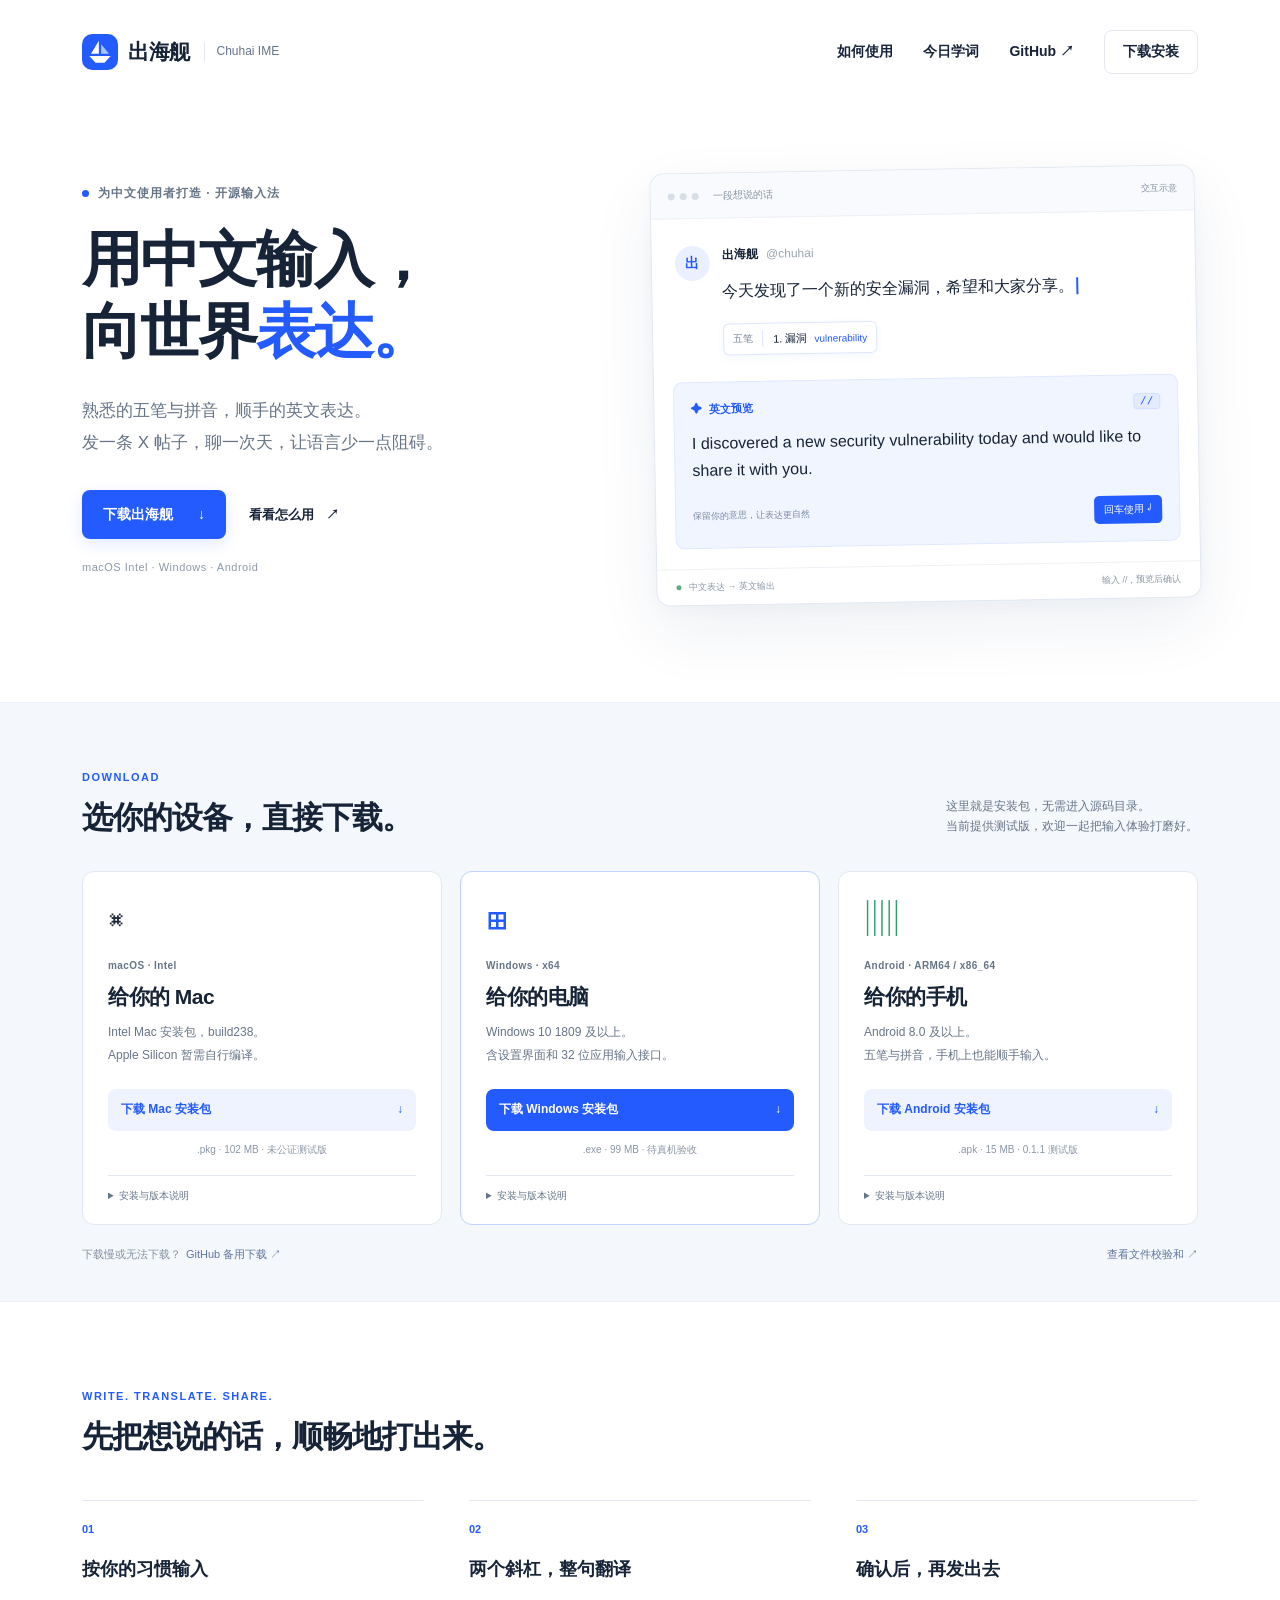
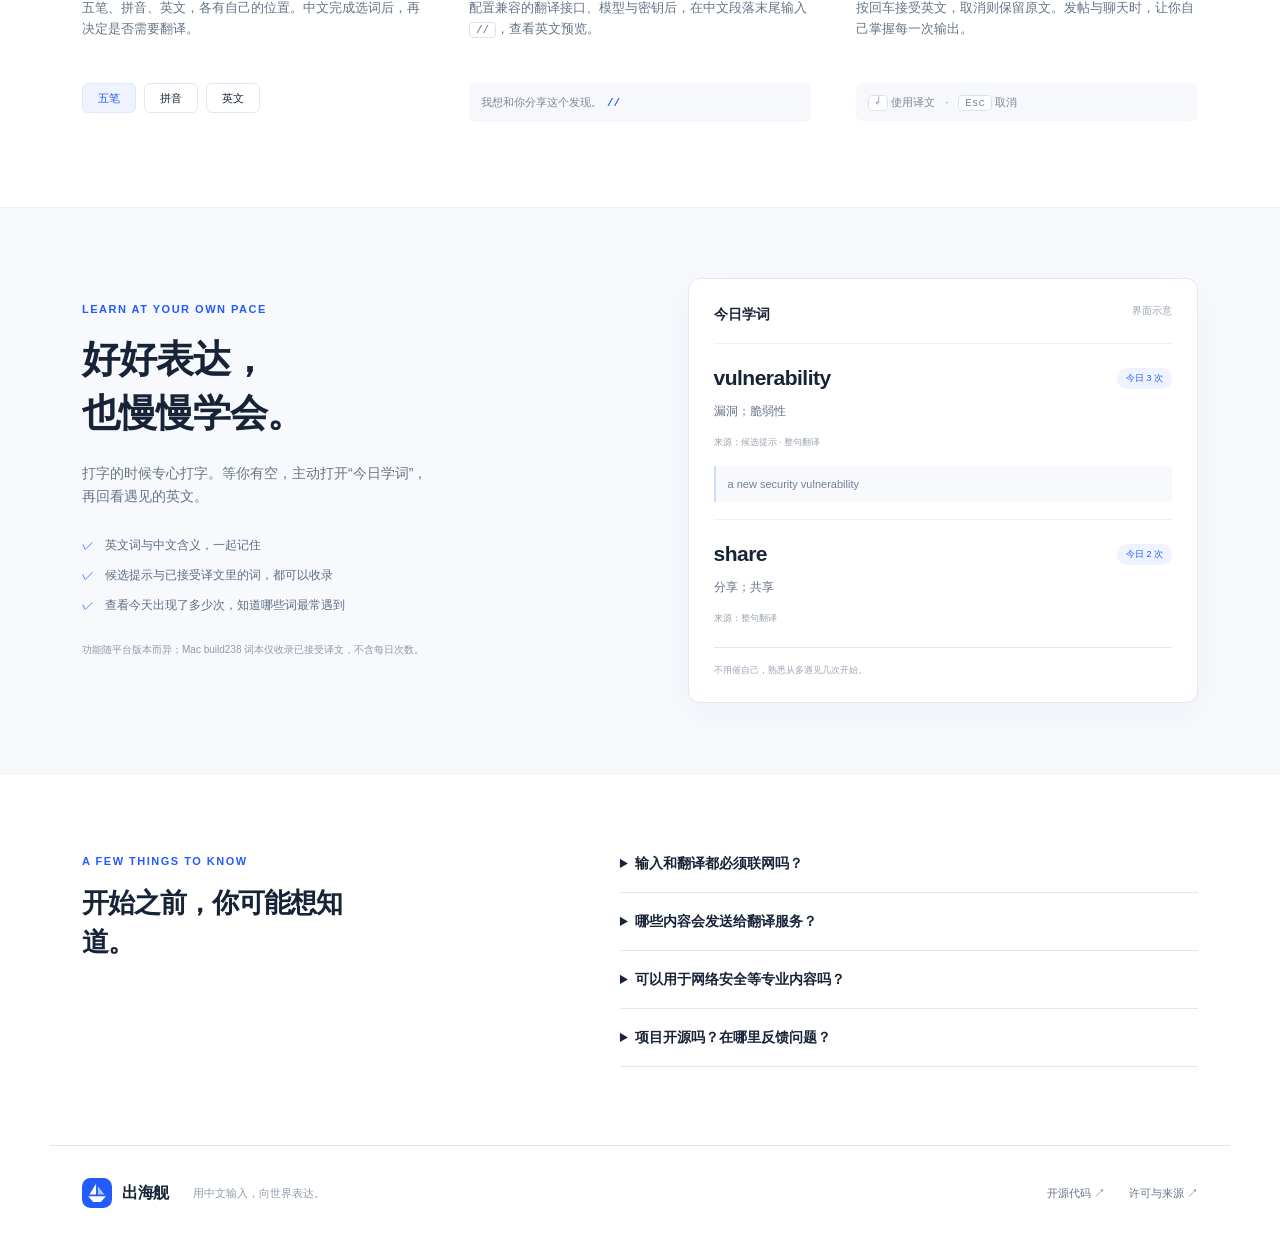
==== website/index.html @ 24c65251 "feat(website): 增加出海舰官网与三平台下载入口" ====
<!doctype html>
<html lang="zh-CN">
<head>
<meta charset="utf-8"><meta name="viewport" content="width=device-width,initial-scale=1">
<title>出海舰 — 用中文输入，向世界表达</title>
<meta name="description" content="出海舰开源输入法，支持五笔、拼音和英文输入，整句中译英与今日学词。直接下载 Mac、Windows、Android 安装包。">
<meta name="theme-color" content="#245bff"><link rel="icon" href="assets/logo.svg" type="image/svg+xml"><link rel="stylesheet" href="assets/site.css">
</head>
<body>
<header class="nav wrap"><a class="brand" href="#"><img src="assets/logo.svg" alt="" width="36" height="36">出海舰<span>Chuhai IME</span></a><nav aria-label="主导航"><a href="#how">如何使用</a><a href="#learn">今日学词</a><a href="https://github.com/yardfribley-bit/chuhai-ime">GitHub ↗</a><a class="nav-download" href="#download">下载安装</a></nav></header>
<main>
<section class="hero wrap">
<div class="hero-copy"><p class="eyebrow"><span></span>为中文使用者打造 · 开源输入法</p><h1>用中文输入，<br>向世界<span class="blue">表达。</span></h1><p class="intro">熟悉的五笔与拼音，顺手的英文表达。<br>发一条 X 帖子，聊一次天，让语言少一点阻碍。</p><a class="button primary" href="#download">下载出海舰 <span aria-hidden="true">↓</span></a><a class="text-link" href="#how">看看怎么用 <span aria-hidden="true">↗</span></a><p class="platforms">macOS Intel · Windows · Android</p></div>
<div class="demo" aria-label="整句翻译交互示意"><div class="window-bar"><div class="dots"><i></i><i></i><i></i></div><span>一段想说的话</span><span class="demo-badge">交互示意</span></div><div class="editor"><div class="avatar">出</div><div class="editor-body"><div class="editor-name">出海舰 <span>@chuhai</span></div><p id="demo-text">今天发现了一个新的安全漏洞，希望和大家分享。<span class="cursor"></span></p><div class="candidate"><span class="mode">五笔</span><span>1. 漏洞 <small>vulnerability</small></span></div></div></div><div class="translation"><div class="translation-label"><span class="spark">✦</span> 英文预览 <kbd>//</kbd></div><p>I discovered a new security vulnerability today and would like to share it with you.</p><div class="translation-footer"><span>保留你的意思，让表达更自然</span><button type="button" id="demo-accept">回车使用 ↵</button></div></div><div class="demo-bottom"><span><i></i> 中文表达 → 英文输出</span><button id="demo-reset" type="button" hidden>重新演示 ↺</button><span id="demo-status" aria-live="polite">输入 //，预览后确认</span></div></div>
</section>
<section class="download-section" id="download"><div class="wrap"><div class="section-heading"><div><p class="eyebrow">DOWNLOAD</p><h2>选你的设备，直接下载。</h2></div><p>这里就是安装包，无需进入源码目录。<br>当前提供测试版，欢迎一起把输入体验打磨好。</p></div><div class="download-grid">
<article class="download-card"><div class="os-icon" aria-hidden="true">⌘</div><div class="version">macOS · Intel</div><h3>给你的 Mac</h3><p>Intel Mac 安装包，build238。<br>Apple Silicon 暂需自行编译。</p><a class="button download-button" href="/downloads/chuhai-ime-0.1.5-build238-macos-x86_64.pkg" download>下载 Mac 安装包 <span>↓</span></a><div class="file-meta">.pkg · 102 MB · 未公证测试版</div><details><summary>安装与版本说明</summary><p>安装后前往“系统设置 → 键盘 → 文本输入 → 编辑”，添加出海舰；未出现时注销并重新登录。此包早于当前源码，不含后续三模式循环和每日次数统计改动。</p></details></article>
<article class="download-card recommended"><div class="os-icon windows" aria-hidden="true">⊞</div><div class="version">Windows · x64</div><h3>给你的电脑</h3><p>Windows 10 1809 及以上。<br>含设置界面和 32 位应用输入接口。</p><a class="button download-button" href="/downloads/chuhai-0.1.5-dev-597b2da-windows-x86_64-setup.exe" download>下载 Windows 安装包 <span>↓</span></a><div class="file-meta">.exe · 99 MB · 待真机验收</div><details><summary>安装与版本说明</summary><p>在 Windows 上双击 .exe 安装，完成后选择出海舰输入法，必要时注销并重新登录。已通过编译与自动测试，尚待真机验收。测试包尚无商业代码签名。</p></details></article>
<article class="download-card"><div class="os-icon android" aria-hidden="true">▥</div><div class="version">Android · ARM64 / x86_64</div><h3>给你的手机</h3><p>Android 8.0 及以上。<br>五笔与拼音，手机上也能顺手输入。</p><a class="button download-button" href="/downloads/chuhai-ime-0.1.1-test-android.apk" download>下载 Android 安装包 <span>↓</span></a><div class="file-meta">.apk · 15 MB · 0.1.1 测试版</div><details><summary>安装与版本说明</summary><p>安装 APK 后，到系统键盘管理中启用“出海舰”，再切换输入法。使用测试签名，已由用户验证基本输入可用；翻译功能按需自行配置。</p></details></article>
</div><div class="download-note"><span>下载慢或无法下载？<a href="https://github.com/yardfribley-bit/chuhai-ime/releases">GitHub 备用下载 ↗</a></span><a href="/downloads/SHA256SUMS">查看文件校验和 ↗</a></div></div></section>
<section class="how wrap" id="how"><div class="section-heading"><div><p class="eyebrow">WRITE. TRANSLATE. SHARE.</p><h2>先把想说的话，顺畅地打出来。</h2></div></div><div class="steps"><article><div class="step-number">01</div><h3>按你的习惯输入</h3><p>五笔、拼音、英文，各有自己的位置。中文完成选词后，再决定是否需要翻译。</p><div class="mode-chips"><span>五笔</span><span>拼音</span><span>英文</span></div></article><article><div class="step-number">02</div><h3>两个斜杠，整句翻译</h3><p>配置兼容的翻译接口、模型与密钥后，在中文段落末尾输入 <kbd>//</kbd>，查看英文预览。</p><div class="step-example">我想和你分享这个发现。<strong>//</strong></div></article><article><div class="step-number">03</div><h3>确认后，再发出去</h3><p>按回车接受英文，取消则保留原文。发帖与聊天时，让你自己掌握每一次输出。</p><div class="step-example"><kbd>↵</kbd> 使用译文 <span>·</span> <kbd>Esc</kbd> 取消</div></article></div></section>
<section class="learn-section" id="learn"><div class="wrap learn"><div class="learn-copy"><p class="eyebrow">LEARN AT YOUR OWN PACE</p><h2>好好表达，<br>也慢慢学会。</h2><p>打字的时候专心打字。等你有空，主动打开“今日学词”，再回看遇见的英文。</p><ul><li>英文词与中文含义，一起记住</li><li>候选提示与已接受译文里的词，都可以收录</li><li>查看今天出现了多少次，知道哪些词最常遇到</li></ul><p class="subtle">功能随平台版本而异；Mac build238 词本仅收录已接受译文，不含每日次数。</p></div><div class="wordbook"><div class="wordbook-head"><span>今日学词</span><span class="example-label">界面示意</span></div><article><div><h3>vulnerability</h3><span class="count">今日 3 次</span></div><p>漏洞；脆弱性</p><small>来源：候选提示 · 整句翻译</small><blockquote>a new security vulnerability</blockquote></article><article><div><h3>share</h3><span class="count">今日 2 次</span></div><p>分享；共享</p><small>来源：整句翻译</small></article><div class="wordbook-foot">不用催自己，熟悉从多遇见几次开始。</div></div></div></section>
<section class="faq wrap"><div><p class="eyebrow">A FEW THINGS TO KNOW</p><h2>开始之前，你可能想知道。</h2></div><div class="questions"><details><summary>输入和翻译都必须联网吗？</summary><p>基础中文输入使用本地词库。整句翻译需要联网，并配置兼容的接口、模型和个人 API 密钥，费用由你选择的服务商收取。安装包不包含他人的密钥。</p></details><details><summary>哪些内容会发送给翻译服务？</summary><p>主动触发整句翻译时，待译中文段落会发送到你配置的服务；启用云联想后，组句上下文也会发送。密码和私密输入框不触发云请求。今日词本保存在本机。</p></details><details><summary>可以用于网络安全等专业内容吗？</summary><p>可以使用整句翻译辅助表达；专业术语准确度取决于所配置的模型和上下文。请在发送前检查英文预览，尤其是技术名称与事实。</p></details><details><summary>项目开源吗？在哪里反馈问题？</summary><p>出海舰基于 Qingjian 修改，遵循 GPL-3.0-or-later，保留原作者和数据来源声明。<a href="https://github.com/yardfribley-bit/chuhai-ime">查看源码</a>，或在 <a href="https://github.com/yardfribley-bit/chuhai-ime/issues">GitHub Issues</a> 描述系统版本、应用和复现步骤。</p></details></div></section>
</main>
<footer class="wrap"><a class="brand" href="#"><img src="assets/logo.svg" alt="" width="30" height="30">出海舰</a><p>用中文输入，向世界表达。</p><a href="https://github.com/yardfribley-bit/chuhai-ime">开源代码 ↗</a><a href="https://github.com/yardfribley-bit/chuhai-ime/blob/main/NOTICE.md">许可与来源 ↗</a></footer>
<script src="assets/site.js" defer></script>
</body></html>
---- website/assets/site.css ----
:root{--blue:#245bff;--ink:#172337;--muted:#667487;--line:#e3e8f0;--paper:#f4f7fc}*{box-sizing:border-box}html{scroll-behavior:smooth;scroll-padding-top:32px}body{margin:0;background:#fff;color:var(--ink);font-family:-apple-system,BlinkMacSystemFont,"Segoe UI","PingFang SC","Microsoft YaHei",sans-serif;line-height:1.65}a{color:inherit;text-decoration:none}button,a{-webkit-tap-highlight-color:transparent}a:focus-visible,button:focus-visible,summary:focus-visible{outline:3px solid #84a8ff;outline-offset:5px}button{font:inherit;cursor:pointer}.wrap{max-width:1180px;margin:auto;padding-left:32px;padding-right:32px}.nav{height:104px;display:flex;align-items:center;justify-content:space-between}.brand{display:flex;align-items:center;gap:10px;font-size:21px;font-weight:750;letter-spacing:-.5px}.brand span{font-size:12px;letter-spacing:0;font-weight:500;color:var(--muted);border-left:1px solid var(--line);padding-left:12px;margin-left:4px}.nav nav{display:flex;align-items:center;gap:30px;font-size:14px;font-weight:600}.nav nav a:hover{color:var(--blue)}.nav-download{padding:9px 18px;border:1px solid var(--line);border-radius:8px}.hero{display:grid;grid-template-columns:1fr 1.03fr;align-items:center;gap:42px;padding-top:65px;padding-bottom:100px}.eyebrow{font-size:11px;letter-spacing:1.5px;font-weight:700;color:var(--muted);margin:0 0 20px}.hero .eyebrow{font-size:12px;letter-spacing:1px;display:flex;align-items:center;gap:9px}.eyebrow>span{height:7px;width:7px;border-radius:50%;background:var(--blue)}h1{font-size:clamp(42px,4.65vw,62px);line-height:1.22;letter-spacing:-2px;margin:0 0 26px;font-weight:800}.blue{color:var(--blue)}.intro{font-size:17px;color:var(--muted);line-height:1.9;margin-bottom:30px}.button{display:inline-flex;justify-content:space-between;align-items:center;gap:25px;font-size:14px;font-weight:650;border-radius:8px;padding:13px 21px;transition:transform .15s,background .15s}.button:hover{transform:translateY(-2px)}.primary{background:var(--blue);color:#fff;box-shadow:0 5px 15px #245bff20}.primary:hover{background:#1647d9}.text-link{font-size:13px;font-weight:600;margin-left:23px}.text-link span{margin-left:8px}.platforms{font-size:11px;letter-spacing:.5px;color:#8d98a8;margin-top:19px}.demo{border:1px solid #e2e8f1;border-radius:14px;background:white;box-shadow:0 25px 65px #1c3b6e13,0 5px 15px #1c3b6e07;transform:rotate(-1deg);overflow:hidden}.window-bar{height:45px;background:#f8fafd;border-bottom:1px solid #edf0f6;display:flex;align-items:center;gap:14px;padding:0 17px;color:#8892a3;font-size:10px}.dots{display:flex;gap:5px}.dots i{width:7px;height:7px;border-radius:50%;background:#d7dee8}.demo-badge{margin-left:auto;font-size:9px}.editor{padding:27px 23px 26px;display:flex;gap:12px}.avatar{flex-shrink:0;width:35px;height:35px;border-radius:50%;background:#eaf0ff;color:var(--blue);font-weight:700;display:grid;place-items:center;font-size:14px}.editor-name{font-size:12px;font-weight:700}.editor-name span{font-weight:400;color:#9aa4b1;margin-left:5px}.editor-body>p{font-size:16px;line-height:1.8;margin:12px 0 17px}.cursor{display:inline-block;height:17px;width:2px;background:var(--blue);vertical-align:middle;margin-left:2px}.candidate{display:inline-flex;align-items:center;gap:10px;font-size:11px;padding:6px 9px;border:1px solid #dce6fc;box-shadow:0 3px 10px #245bff0b;border-radius:6px}.mode{color:#7b8798;font-size:10px;border-right:1px solid #dce6fc;padding-right:9px}.candidate small{margin-left:4px;color:var(--blue);font-size:10px}.translation{margin:0 19px 20px;padding:17px;background:#f1f5ff;border:1px solid #e0e9ff;border-radius:9px}.translation-label{color:var(--blue);font-size:11px;font-weight:700;display:flex;gap:7px;align-items:center}.translation-label kbd{margin-left:auto;background:#e3ebff;border-color:#d2dfff;color:var(--blue)}.translation>p{font-size:16px;line-height:1.7;margin:12px 0 18px}.translation-footer{display:flex;align-items:center;justify-content:space-between;gap:7px;font-size:9px;color:#7a8aa5}.translation-footer button{background:var(--blue);border:0;border-radius:5px;padding:6px 10px;color:white;font-size:10px;white-space:nowrap}.demo-bottom{padding:10px 19px;border-top:1px solid #eef1f6;display:flex;align-items:center;justify-content:space-between;gap:10px;font-size:9px;color:#8b96a7}.demo-bottom i{display:inline-block;width:5px;height:5px;background:#5eab81;border-radius:50%;margin-right:5px}.demo-bottom button{border:0;background:none;color:var(--blue);font-size:10px}.download-section{background:var(--paper);padding:65px 0 38px;border-top:1px solid #edf1f7;border-bottom:1px solid #edf1f7}.section-heading{display:flex;justify-content:space-between;align-items:flex-end;gap:30px;margin-bottom:30px}.section-heading .eyebrow{margin-bottom:10px;color:var(--blue)}h2{font-size:31px;letter-spacing:-1px;line-height:1.45;margin:0;font-weight:750}.section-heading>p{color:var(--muted);font-size:12px;margin:0 0 4px}.download-grid{display:grid;grid-template-columns:repeat(3,1fr);gap:18px}.download-card{background:#fff;border:1px solid var(--line);border-radius:12px;padding:25px 25px 19px}.recommended{border-color:#c2d1ff}.os-icon{width:43px;height:43px;font-size:29px;color:#1f293d;line-height:43px;margin-bottom:18px}.os-icon.windows{color:var(--blue);font-size:40px}.os-icon.android{color:#319c70;font-size:36px}.version{font-size:10px;font-weight:600;letter-spacing:.4px;color:var(--muted);margin-bottom:7px}.download-card h3{font-size:21px;line-height:1.4;margin:0 0 10px;letter-spacing:-.5px}.download-card>p{font-size:12px;color:var(--muted);line-height:1.9;min-height:46px;margin:0 0 22px}.download-button{width:100%;background:#eef3ff;color:var(--blue);font-size:12px;padding:11px 13px;gap:8px}.download-button:hover{background:#e2ebff}.recommended .download-button{background:var(--blue);color:white}.file-meta{font-size:10px;text-align:center;color:#8b96a5;margin:11px 0 17px}.download-card details{border-top:1px solid var(--line);padding-top:12px}.download-card summary{font-size:10px;color:var(--muted)}summary{cursor:pointer}.download-card details p{font-size:11px;color:var(--muted);line-height:1.8}.download-note{display:flex;justify-content:space-between;gap:20px;color:#8491a3;font-size:11px;margin-top:20px}.download-note a{color:#5e759d;margin-left:5px}.how{padding-top:85px;padding-bottom:85px}.steps{display:grid;grid-template-columns:repeat(3,1fr);gap:45px;margin-top:40px}.step-number{font-size:11px;color:var(--blue);font-weight:700;border-top:1px solid var(--line);padding-top:19px;margin-bottom:17px}.steps h3{font-size:18px;margin:0 0 12px}.steps p{font-size:13px;color:var(--muted);min-height:66px;margin:0 0 20px}.mode-chips{display:flex;gap:8px}.mode-chips span{font-size:11px;padding:5px 15px;border:1px solid var(--line);border-radius:6px}.mode-chips span:first-child{background:#eef3ff;border-color:#e0e8ff;color:var(--blue)}kbd{border:1px solid #dce2ec;border-radius:4px;background:#fff;padding:1px 6px;font:11px ui-monospace,monospace}.step-example{font-size:11px;color:#7c889a;border-radius:6px;padding:10px 12px;background:#f6f8fc}.step-example strong{color:var(--blue);font-family:monospace;margin-left:5px}.step-example span{margin:0 7px}.learn-section{background:#f7f9fd;border-top:1px solid #edf1f7;border-bottom:1px solid #edf1f7;padding:70px 0}.learn{display:grid;grid-template-columns:1fr 1fr;align-items:center;gap:95px}.learn-copy .eyebrow{color:var(--blue);margin-bottom:15px}.learn h2{font-size:38px;line-height:1.4}.learn-copy>p:not(.eyebrow){font-size:14px;color:var(--muted);margin:22px 0;max-width:355px}.learn-copy ul{list-style:none;padding:0;font-size:12px;color:#5e6d83;line-height:2.5}.learn-copy li:before{content:'✓';color:var(--blue);margin-right:11px}.learn-copy>p.subtle{font-size:10px;color:#919aaa}.wordbook{background:#fff;padding:24px 25px;border-radius:12px;box-shadow:0 10px 40px #233c650a;border:1px solid var(--line)}.wordbook-head{display:flex;justify-content:space-between;font-size:14px;font-weight:700;padding-bottom:17px}.example-label{font-size:10px;font-weight:400;color:#9aa3af}.wordbook article{border-top:1px solid #edf0f6;padding:17px 0}.wordbook article>div{display:flex;align-items:center;justify-content:space-between;gap:10px}.wordbook h3{font-size:21px;letter-spacing:-.5px;margin:0}.count{font-size:9px;color:var(--blue);background:#eef3ff;border-radius:20px;padding:3px 9px;white-space:nowrap}.wordbook p{font-size:12px;color:#637189;margin:6px 0}.wordbook small{font-size:9px;color:#9aa3b0}.wordbook blockquote{font-size:11px;color:#70809a;background:#f7f9fd;margin:12px 0 0;border-left:2px solid #cfdbf8;padding:9px 12px}.wordbook-foot{font-size:9px;color:#9aa4b3;border-top:1px solid var(--line);padding-top:15px}.faq{padding-top:78px;padding-bottom:78px;display:grid;grid-template-columns:.9fr 1.1fr;gap:65px}.faq .eyebrow{color:var(--blue);margin-bottom:14px}.faq h2{font-size:27px;max-width:270px}.questions details{border-bottom:1px solid var(--line);padding:17px 0}.questions details:first-child{padding-top:0}.questions summary{font-size:14px;font-weight:600}.questions p{font-size:12px;color:var(--muted);line-height:1.9}.questions a{color:var(--blue);text-decoration:underline}footer.wrap{border-top:1px solid var(--line);padding-top:27px;padding-bottom:27px;display:flex;align-items:center;gap:24px}footer .brand{font-size:16px}footer p{font-size:11px;color:#919bac;margin-right:auto}footer>a:not(.brand){font-size:11px;color:var(--muted)}[hidden]{display:none!important}@media(max-width:900px){.wrap{padding-left:24px;padding-right:24px}.brand span{display:none}.hero{gap:25px;padding-top:40px;padding-bottom:70px}h1{font-size:43px}.intro{font-size:14px}.demo{transform:none}.editor{padding:20px 15px}.editor-body>p,.translation>p{font-size:14px}.candidate{font-size:9px}.candidate small{font-size:8px}.translation-footer span{display:none}.download-card{padding:20px 17px}.download-button{font-size:11px}.steps{gap:25px}.learn{gap:45px}.faq{gap:35px}.nav nav{gap:19px}}@media(max-width:650px){.nav{height:77px}.nav nav>a:not(.nav-download){display:none}.brand{font-size:19px}.hero{grid-template-columns:1fr;padding-top:35px;padding-bottom:55px;gap:40px}.hero-copy{max-width:470px}h1{font-size:48px}.intro{font-size:15px}.hero .eyebrow{font-size:10px}.demo{max-width:500px;width:100%;margin:0 auto}.editor-body>p,.translation>p{font-size:15px}.candidate{font-size:11px}.candidate small{font-size:10px}.translation-footer span{display:block}.download-section{padding:45px 0 30px}.section-heading{display:block;margin-bottom:25px}h2{font-size:27px}.section-heading>p{margin-top:15px}.download-grid{grid-template-columns:1fr;gap:14px}.download-card{padding:23px}.os-icon{float:right;margin-bottom:0}.download-card>p{min-height:0;margin-bottom:17px}.download-button{font-size:14px}.file-meta{font-size:11px}.download-card summary{font-size:12px}.download-card details p{font-size:12px}.download-note{display:block;font-size:11px;line-height:2}.download-note>a{display:block;margin-left:0}.how{padding-top:50px;padding-bottom:50px}.steps{grid-template-columns:1fr;gap:15px;margin-top:30px}.steps p{min-height:0;margin-bottom:15px}.step-number{margin-bottom:10px}.steps article{padding-bottom:12px}.learn-section{padding:45px 0}.learn{grid-template-columns:1fr;gap:25px}.learn h2{font-size:33px}.learn-copy>p:not(.eyebrow){max-width:none}.wordbook{padding:21px}.faq{padding-top:48px;padding-bottom:48px;grid-template-columns:1fr;gap:25px}.faq h2{max-width:none}footer.wrap{flex-wrap:wrap;gap:15px}footer p{width:calc(100% - 125px);margin:0}footer>a:not(.brand){font-size:11px}.nav-download{font-size:12px;padding:7px 13px}}@media(prefers-reduced-motion:reduce){html{scroll-behavior:auto}.button{transition:none}.button:hover{transform:none}}
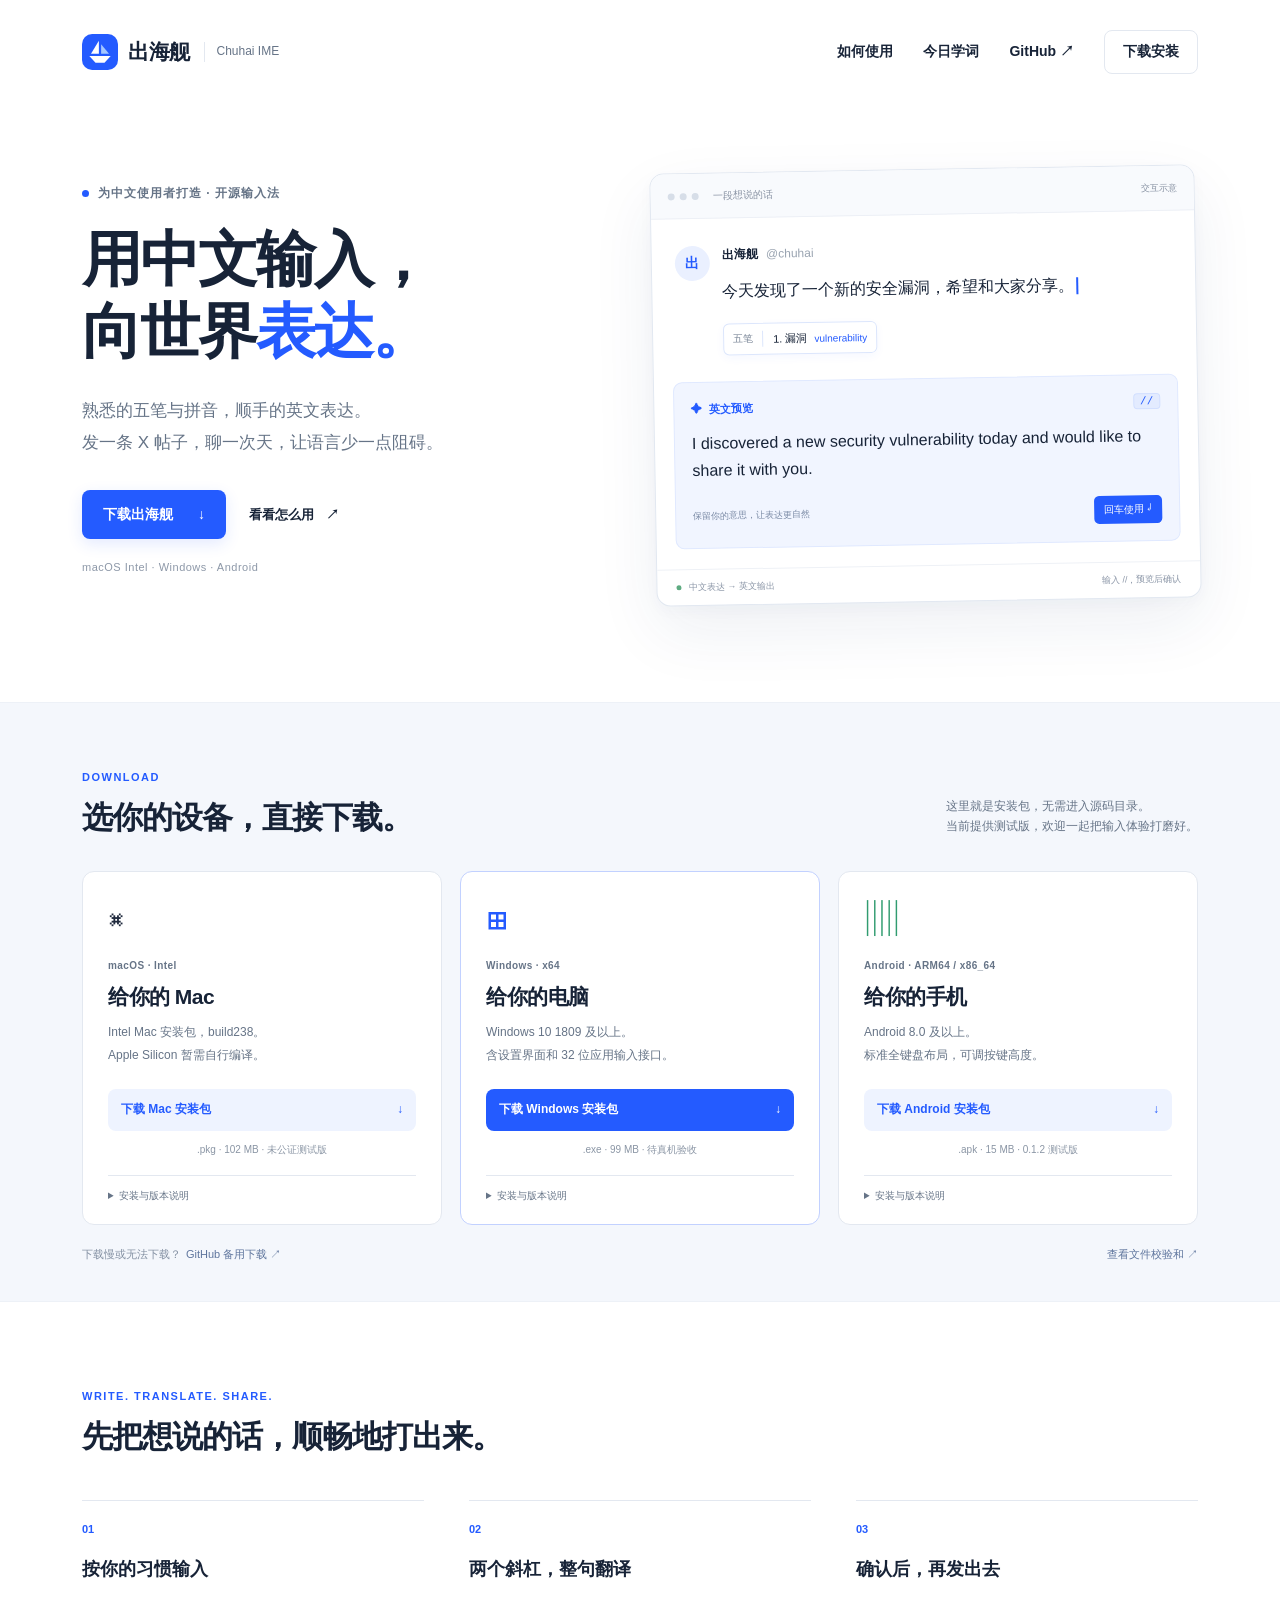
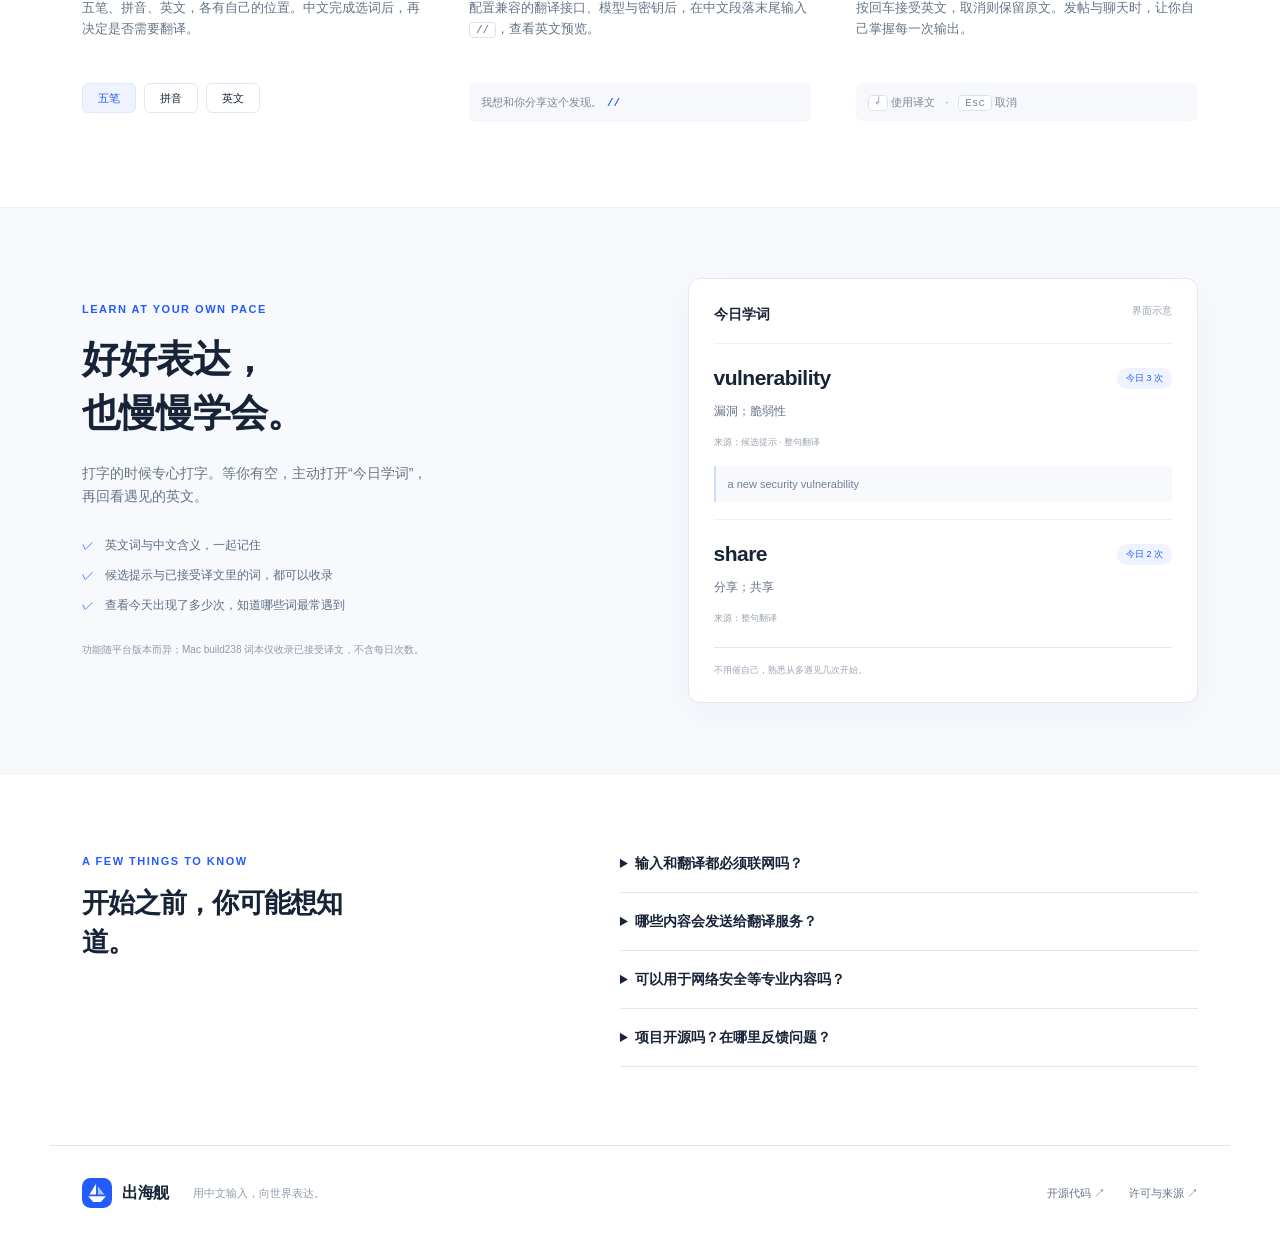
==== commit 236f1475: "fix(android): 调整标准键位与触摸区域并发布新版键盘" ====
--- a/website/index.html
+++ b/website/index.html
@@ -16,7 +16,7 @@
 <section class="download-section" id="download"><div class="wrap"><div class="section-heading"><div><p class="eyebrow">DOWNLOAD</p><h2>选你的设备，直接下载。</h2></div><p>这里就是安装包，无需进入源码目录。<br>当前提供测试版，欢迎一起把输入体验打磨好。</p></div><div class="download-grid">
 <article class="download-card"><div class="os-icon" aria-hidden="true">⌘</div><div class="version">macOS · Intel</div><h3>给你的 Mac</h3><p>Intel Mac 安装包，build238。<br>Apple Silicon 暂需自行编译。</p><a class="button download-button" href="/downloads/chuhai-ime-0.1.5-build238-macos-x86_64.pkg" download>下载 Mac 安装包 <span>↓</span></a><div class="file-meta">.pkg · 102 MB · 未公证测试版</div><details><summary>安装与版本说明</summary><p>安装后前往“系统设置 → 键盘 → 文本输入 → 编辑”，添加出海舰；未出现时注销并重新登录。此包早于当前源码，不含后续三模式循环和每日次数统计改动。</p></details></article>
 <article class="download-card recommended"><div class="os-icon windows" aria-hidden="true">⊞</div><div class="version">Windows · x64</div><h3>给你的电脑</h3><p>Windows 10 1809 及以上。<br>含设置界面和 32 位应用输入接口。</p><a class="button download-button" href="/downloads/chuhai-0.1.5-dev-597b2da-windows-x86_64-setup.exe" download>下载 Windows 安装包 <span>↓</span></a><div class="file-meta">.exe · 99 MB · 待真机验收</div><details><summary>安装与版本说明</summary><p>在 Windows 上双击 .exe 安装，完成后选择出海舰输入法，必要时注销并重新登录。已通过编译与自动测试，尚待真机验收。测试包尚无商业代码签名。</p></details></article>
-<article class="download-card"><div class="os-icon android" aria-hidden="true">▥</div><div class="version">Android · ARM64 / x86_64</div><h3>给你的手机</h3><p>Android 8.0 及以上。<br>五笔与拼音，手机上也能顺手输入。</p><a class="button download-button" href="/downloads/chuhai-ime-0.1.1-test-android.apk" download>下载 Android 安装包 <span>↓</span></a><div class="file-meta">.apk · 15 MB · 0.1.1 测试版</div><details><summary>安装与版本说明</summary><p>安装 APK 后，到系统键盘管理中启用“出海舰”，再切换输入法。使用测试签名，已由用户验证基本输入可用；翻译功能按需自行配置。</p></details></article>
+<article class="download-card"><div class="os-icon android" aria-hidden="true">▥</div><div class="version">Android · ARM64 / x86_64</div><h3>给你的手机</h3><p>Android 8.0 及以上。<br>标准全键盘布局，可调按键高度。</p><a class="button download-button" href="/downloads/chuhai-ime-0.1.2-test-android.apk" download>下载 Android 安装包 <span>↓</span></a><div class="file-meta">.apk · 15 MB · 0.1.2 测试版</div><details><summary>安装与版本说明</summary><p>安装 APK 后，到系统键盘管理中启用“出海舰”，再切换输入法。新版调整键位与触摸区域，支持字母放大预览、长按退格和按键高度设置。可覆盖旧版安装，实际手感待手机验证；翻译按需自行配置。</p></details></article>
 </div><div class="download-note"><span>下载慢或无法下载？<a href="https://github.com/yardfribley-bit/chuhai-ime/releases">GitHub 备用下载 ↗</a></span><a href="/downloads/SHA256SUMS">查看文件校验和 ↗</a></div></div></section>
 <section class="how wrap" id="how"><div class="section-heading"><div><p class="eyebrow">WRITE. TRANSLATE. SHARE.</p><h2>先把想说的话，顺畅地打出来。</h2></div></div><div class="steps"><article><div class="step-number">01</div><h3>按你的习惯输入</h3><p>五笔、拼音、英文，各有自己的位置。中文完成选词后，再决定是否需要翻译。</p><div class="mode-chips"><span>五笔</span><span>拼音</span><span>英文</span></div></article><article><div class="step-number">02</div><h3>两个斜杠，整句翻译</h3><p>配置兼容的翻译接口、模型与密钥后，在中文段落末尾输入 <kbd>//</kbd>，查看英文预览。</p><div class="step-example">我想和你分享这个发现。<strong>//</strong></div></article><article><div class="step-number">03</div><h3>确认后，再发出去</h3><p>按回车接受英文，取消则保留原文。发帖与聊天时，让你自己掌握每一次输出。</p><div class="step-example"><kbd>↵</kbd> 使用译文 <span>·</span> <kbd>Esc</kbd> 取消</div></article></div></section>
 <section class="learn-section" id="learn"><div class="wrap learn"><div class="learn-copy"><p class="eyebrow">LEARN AT YOUR OWN PACE</p><h2>好好表达，<br>也慢慢学会。</h2><p>打字的时候专心打字。等你有空，主动打开“今日学词”，再回看遇见的英文。</p><ul><li>英文词与中文含义，一起记住</li><li>候选提示与已接受译文里的词，都可以收录</li><li>查看今天出现了多少次，知道哪些词最常遇到</li></ul><p class="subtle">功能随平台版本而异；Mac build238 词本仅收录已接受译文，不含每日次数。</p></div><div class="wordbook"><div class="wordbook-head"><span>今日学词</span><span class="example-label">界面示意</span></div><article><div><h3>vulnerability</h3><span class="count">今日 3 次</span></div><p>漏洞；脆弱性</p><small>来源：候选提示 · 整句翻译</small><blockquote>a new security vulnerability</blockquote></article><article><div><h3>share</h3><span class="count">今日 2 次</span></div><p>分享；共享</p><small>来源：整句翻译</small></article><div class="wordbook-foot">不用催自己，熟悉从多遇见几次开始。</div></div></div></section>
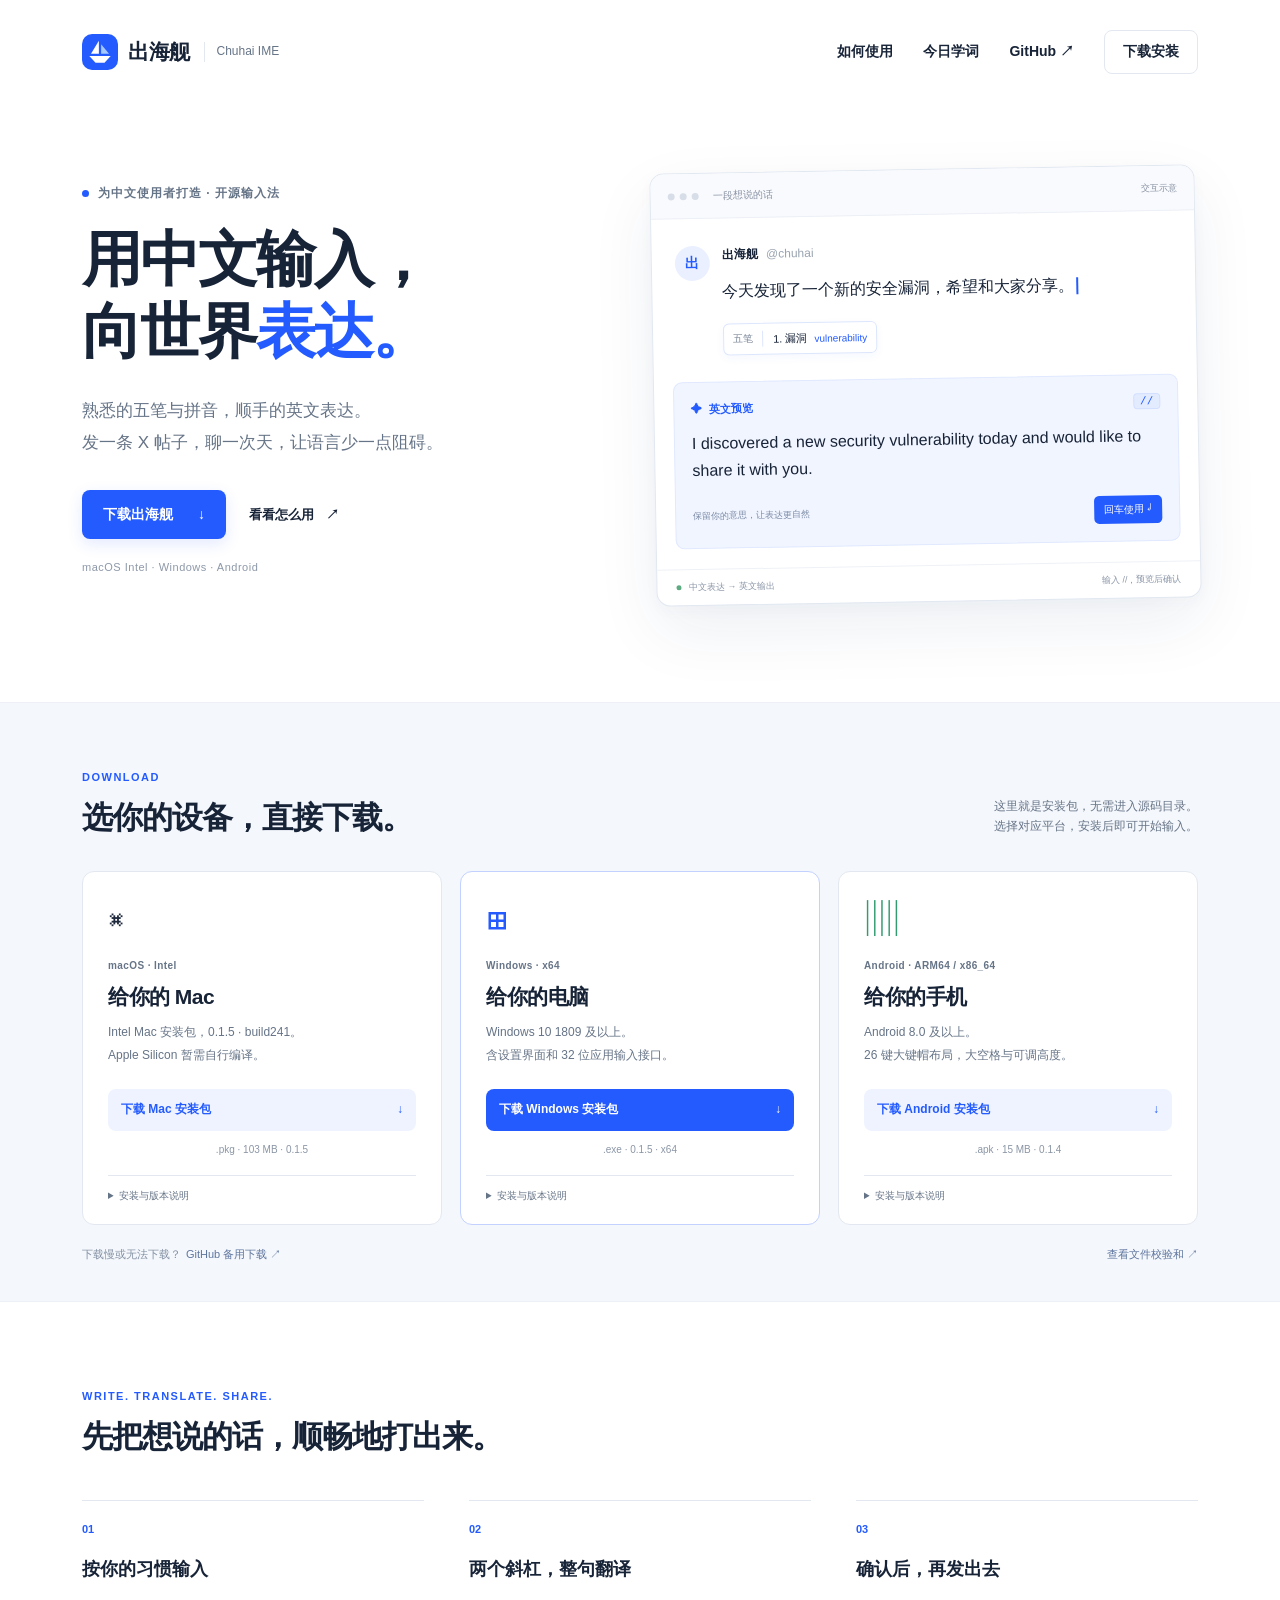
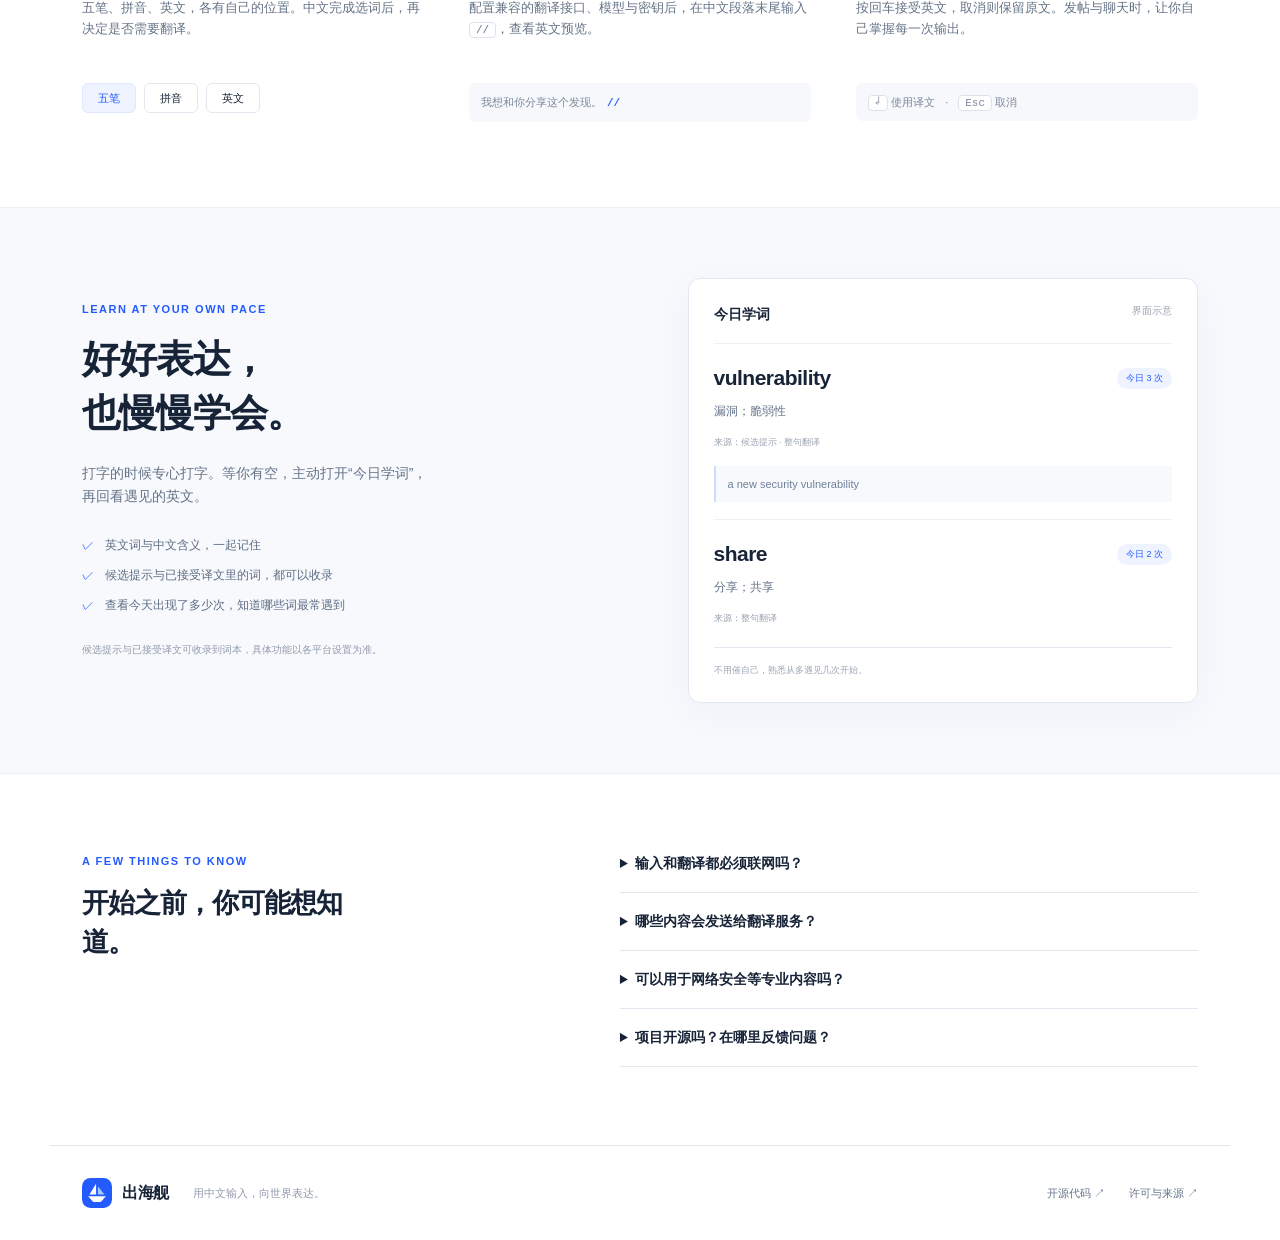
==== commit a740d023: "docs(release): 更新官网三端安装包与校验清单" ====
--- a/website/index.html
+++ b/website/index.html
@@ -13,13 +13,13 @@
 <div class="hero-copy"><p class="eyebrow"><span></span>为中文使用者打造 · 开源输入法</p><h1>用中文输入，<br>向世界<span class="blue">表达。</span></h1><p class="intro">熟悉的五笔与拼音，顺手的英文表达。<br>发一条 X 帖子，聊一次天，让语言少一点阻碍。</p><a class="button primary" href="#download">下载出海舰 <span aria-hidden="true">↓</span></a><a class="text-link" href="#how">看看怎么用 <span aria-hidden="true">↗</span></a><p class="platforms">macOS Intel · Windows · Android</p></div>
 <div class="demo" aria-label="整句翻译交互示意"><div class="window-bar"><div class="dots"><i></i><i></i><i></i></div><span>一段想说的话</span><span class="demo-badge">交互示意</span></div><div class="editor"><div class="avatar">出</div><div class="editor-body"><div class="editor-name">出海舰 <span>@chuhai</span></div><p id="demo-text">今天发现了一个新的安全漏洞，希望和大家分享。<span class="cursor"></span></p><div class="candidate"><span class="mode">五笔</span><span>1. 漏洞 <small>vulnerability</small></span></div></div></div><div class="translation"><div class="translation-label"><span class="spark">✦</span> 英文预览 <kbd>//</kbd></div><p>I discovered a new security vulnerability today and would like to share it with you.</p><div class="translation-footer"><span>保留你的意思，让表达更自然</span><button type="button" id="demo-accept">回车使用 ↵</button></div></div><div class="demo-bottom"><span><i></i> 中文表达 → 英文输出</span><button id="demo-reset" type="button" hidden>重新演示 ↺</button><span id="demo-status" aria-live="polite">输入 //，预览后确认</span></div></div>
 </section>
-<section class="download-section" id="download"><div class="wrap"><div class="section-heading"><div><p class="eyebrow">DOWNLOAD</p><h2>选你的设备，直接下载。</h2></div><p>这里就是安装包，无需进入源码目录。<br>当前提供测试版，欢迎一起把输入体验打磨好。</p></div><div class="download-grid">
-<article class="download-card"><div class="os-icon" aria-hidden="true">⌘</div><div class="version">macOS · Intel</div><h3>给你的 Mac</h3><p>Intel Mac 安装包，build238。<br>Apple Silicon 暂需自行编译。</p><a class="button download-button" href="/downloads/chuhai-ime-0.1.5-build238-macos-x86_64.pkg" download>下载 Mac 安装包 <span>↓</span></a><div class="file-meta">.pkg · 102 MB · 未公证测试版</div><details><summary>安装与版本说明</summary><p>安装后前往“系统设置 → 键盘 → 文本输入 → 编辑”，添加出海舰；未出现时注销并重新登录。此包早于当前源码，不含后续三模式循环和每日次数统计改动。</p></details></article>
-<article class="download-card recommended"><div class="os-icon windows" aria-hidden="true">⊞</div><div class="version">Windows · x64</div><h3>给你的电脑</h3><p>Windows 10 1809 及以上。<br>含设置界面和 32 位应用输入接口。</p><a class="button download-button" href="/downloads/chuhai-0.1.5-dev-597b2da-windows-x86_64-setup.exe" download>下载 Windows 安装包 <span>↓</span></a><div class="file-meta">.exe · 99 MB · 待真机验收</div><details><summary>安装与版本说明</summary><p>在 Windows 上双击 .exe 安装，完成后选择出海舰输入法，必要时注销并重新登录。已通过编译与自动测试，尚待真机验收。测试包尚无商业代码签名。</p></details></article>
-<article class="download-card"><div class="os-icon android" aria-hidden="true">▥</div><div class="version">Android · ARM64 / x86_64</div><h3>给你的手机</h3><p>Android 8.0 及以上。<br>标准全键盘布局，可调按键高度。</p><a class="button download-button" href="/downloads/chuhai-ime-0.1.2-test-android.apk" download>下载 Android 安装包 <span>↓</span></a><div class="file-meta">.apk · 15 MB · 0.1.2 测试版</div><details><summary>安装与版本说明</summary><p>安装 APK 后，到系统键盘管理中启用“出海舰”，再切换输入法。新版调整键位与触摸区域，支持字母放大预览、长按退格和按键高度设置。可覆盖旧版安装，实际手感待手机验证；翻译按需自行配置。</p></details></article>
+<section class="download-section" id="download"><div class="wrap"><div class="section-heading"><div><p class="eyebrow">DOWNLOAD</p><h2>选你的设备，直接下载。</h2></div><p>这里就是安装包，无需进入源码目录。<br>选择对应平台，安装后即可开始输入。</p></div><div class="download-grid">
+<article class="download-card"><div class="os-icon" aria-hidden="true">⌘</div><div class="version">macOS · Intel</div><h3>给你的 Mac</h3><p>Intel Mac 安装包，0.1.5 · build241。<br>Apple Silicon 暂需自行编译。</p><a class="button download-button" href="/downloads/chuhai-ime-0.1.5-build241-macos-x86_64.pkg" download>下载 Mac 安装包 <span>↓</span></a><div class="file-meta">.pkg · 103 MB · 0.1.5</div><details><summary>安装与版本说明</summary><p>安装后前往“系统设置 → 键盘 → 文本输入 → 编辑”，添加出海舰；未出现时注销并重新登录。支持五笔、拼音与英文输入；模型配置可选择 OpenRouter、DeepSeek 官方或自定义中转，并获取模型列表。此安装包尚未公证。</p></details></article>
+<article class="download-card recommended"><div class="os-icon windows" aria-hidden="true">⊞</div><div class="version">Windows · x64</div><h3>给你的电脑</h3><p>Windows 10 1809 及以上。<br>含设置界面和 32 位应用输入接口。</p><a class="button download-button" href="/downloads/chuhai-ime-0.1.5-windows-x86_64-setup.exe" download>下载 Windows 安装包 <span>↓</span></a><div class="file-meta">.exe · 0.1.5 · x64</div><details><summary>安装与版本说明</summary><p>在 Windows 上双击 .exe 安装，完成后选择出海舰输入法，必要时注销并重新登录。支持按服务获取和搜索模型列表，粘贴密钥后连接并启用。已通过编译与自动检查，尚无商业代码签名。</p></details></article>
+<article class="download-card"><div class="os-icon android" aria-hidden="true">▥</div><div class="version">Android · ARM64 / x86_64</div><h3>给你的手机</h3><p>Android 8.0 及以上。<br>26 键大键帽布局，大空格与可调高度。</p><a class="button download-button" href="/downloads/chuhai-ime-0.1.4-android.apk" download>下载 Android 安装包 <span>↓</span></a><div class="file-meta">.apk · 15 MB · 0.1.4</div><details><summary>安装与版本说明</summary><p>安装 APK 后，到系统键盘管理中启用“出海舰”，再切换输入法。新版增大字母键帽与默认按键高度，中英切换放在左下角，空格占整行 40%；支持字母放大预览和长按退格。可覆盖旧版安装。翻译配置支持 OpenRouter、DeepSeek 官方和自定义中转，可获取并搜索模型列表；连接成功后启用。</p></details></article>
 </div><div class="download-note"><span>下载慢或无法下载？<a href="https://github.com/yardfribley-bit/chuhai-ime/releases">GitHub 备用下载 ↗</a></span><a href="/downloads/SHA256SUMS">查看文件校验和 ↗</a></div></div></section>
 <section class="how wrap" id="how"><div class="section-heading"><div><p class="eyebrow">WRITE. TRANSLATE. SHARE.</p><h2>先把想说的话，顺畅地打出来。</h2></div></div><div class="steps"><article><div class="step-number">01</div><h3>按你的习惯输入</h3><p>五笔、拼音、英文，各有自己的位置。中文完成选词后，再决定是否需要翻译。</p><div class="mode-chips"><span>五笔</span><span>拼音</span><span>英文</span></div></article><article><div class="step-number">02</div><h3>两个斜杠，整句翻译</h3><p>配置兼容的翻译接口、模型与密钥后，在中文段落末尾输入 <kbd>//</kbd>，查看英文预览。</p><div class="step-example">我想和你分享这个发现。<strong>//</strong></div></article><article><div class="step-number">03</div><h3>确认后，再发出去</h3><p>按回车接受英文，取消则保留原文。发帖与聊天时，让你自己掌握每一次输出。</p><div class="step-example"><kbd>↵</kbd> 使用译文 <span>·</span> <kbd>Esc</kbd> 取消</div></article></div></section>
-<section class="learn-section" id="learn"><div class="wrap learn"><div class="learn-copy"><p class="eyebrow">LEARN AT YOUR OWN PACE</p><h2>好好表达，<br>也慢慢学会。</h2><p>打字的时候专心打字。等你有空，主动打开“今日学词”，再回看遇见的英文。</p><ul><li>英文词与中文含义，一起记住</li><li>候选提示与已接受译文里的词，都可以收录</li><li>查看今天出现了多少次，知道哪些词最常遇到</li></ul><p class="subtle">功能随平台版本而异；Mac build238 词本仅收录已接受译文，不含每日次数。</p></div><div class="wordbook"><div class="wordbook-head"><span>今日学词</span><span class="example-label">界面示意</span></div><article><div><h3>vulnerability</h3><span class="count">今日 3 次</span></div><p>漏洞；脆弱性</p><small>来源：候选提示 · 整句翻译</small><blockquote>a new security vulnerability</blockquote></article><article><div><h3>share</h3><span class="count">今日 2 次</span></div><p>分享；共享</p><small>来源：整句翻译</small></article><div class="wordbook-foot">不用催自己，熟悉从多遇见几次开始。</div></div></div></section>
+<section class="learn-section" id="learn"><div class="wrap learn"><div class="learn-copy"><p class="eyebrow">LEARN AT YOUR OWN PACE</p><h2>好好表达，<br>也慢慢学会。</h2><p>打字的时候专心打字。等你有空，主动打开“今日学词”，再回看遇见的英文。</p><ul><li>英文词与中文含义，一起记住</li><li>候选提示与已接受译文里的词，都可以收录</li><li>查看今天出现了多少次，知道哪些词最常遇到</li></ul><p class="subtle">候选提示与已接受译文可收录到词本，具体功能以各平台设置为准。</p></div><div class="wordbook"><div class="wordbook-head"><span>今日学词</span><span class="example-label">界面示意</span></div><article><div><h3>vulnerability</h3><span class="count">今日 3 次</span></div><p>漏洞；脆弱性</p><small>来源：候选提示 · 整句翻译</small><blockquote>a new security vulnerability</blockquote></article><article><div><h3>share</h3><span class="count">今日 2 次</span></div><p>分享；共享</p><small>来源：整句翻译</small></article><div class="wordbook-foot">不用催自己，熟悉从多遇见几次开始。</div></div></div></section>
 <section class="faq wrap"><div><p class="eyebrow">A FEW THINGS TO KNOW</p><h2>开始之前，你可能想知道。</h2></div><div class="questions"><details><summary>输入和翻译都必须联网吗？</summary><p>基础中文输入使用本地词库。整句翻译需要联网，并配置兼容的接口、模型和个人 API 密钥，费用由你选择的服务商收取。安装包不包含他人的密钥。</p></details><details><summary>哪些内容会发送给翻译服务？</summary><p>主动触发整句翻译时，待译中文段落会发送到你配置的服务；启用云联想后，组句上下文也会发送。密码和私密输入框不触发云请求。今日词本保存在本机。</p></details><details><summary>可以用于网络安全等专业内容吗？</summary><p>可以使用整句翻译辅助表达；专业术语准确度取决于所配置的模型和上下文。请在发送前检查英文预览，尤其是技术名称与事实。</p></details><details><summary>项目开源吗？在哪里反馈问题？</summary><p>出海舰基于 Qingjian 修改，遵循 GPL-3.0-or-later，保留原作者和数据来源声明。<a href="https://github.com/yardfribley-bit/chuhai-ime">查看源码</a>，或在 <a href="https://github.com/yardfribley-bit/chuhai-ime/issues">GitHub Issues</a> 描述系统版本、应用和复现步骤。</p></details></div></section>
 </main>
 <footer class="wrap"><a class="brand" href="#"><img src="assets/logo.svg" alt="" width="30" height="30">出海舰</a><p>用中文输入，向世界表达。</p><a href="https://github.com/yardfribley-bit/chuhai-ime">开源代码 ↗</a><a href="https://github.com/yardfribley-bit/chuhai-ime/blob/main/NOTICE.md">许可与来源 ↗</a></footer>
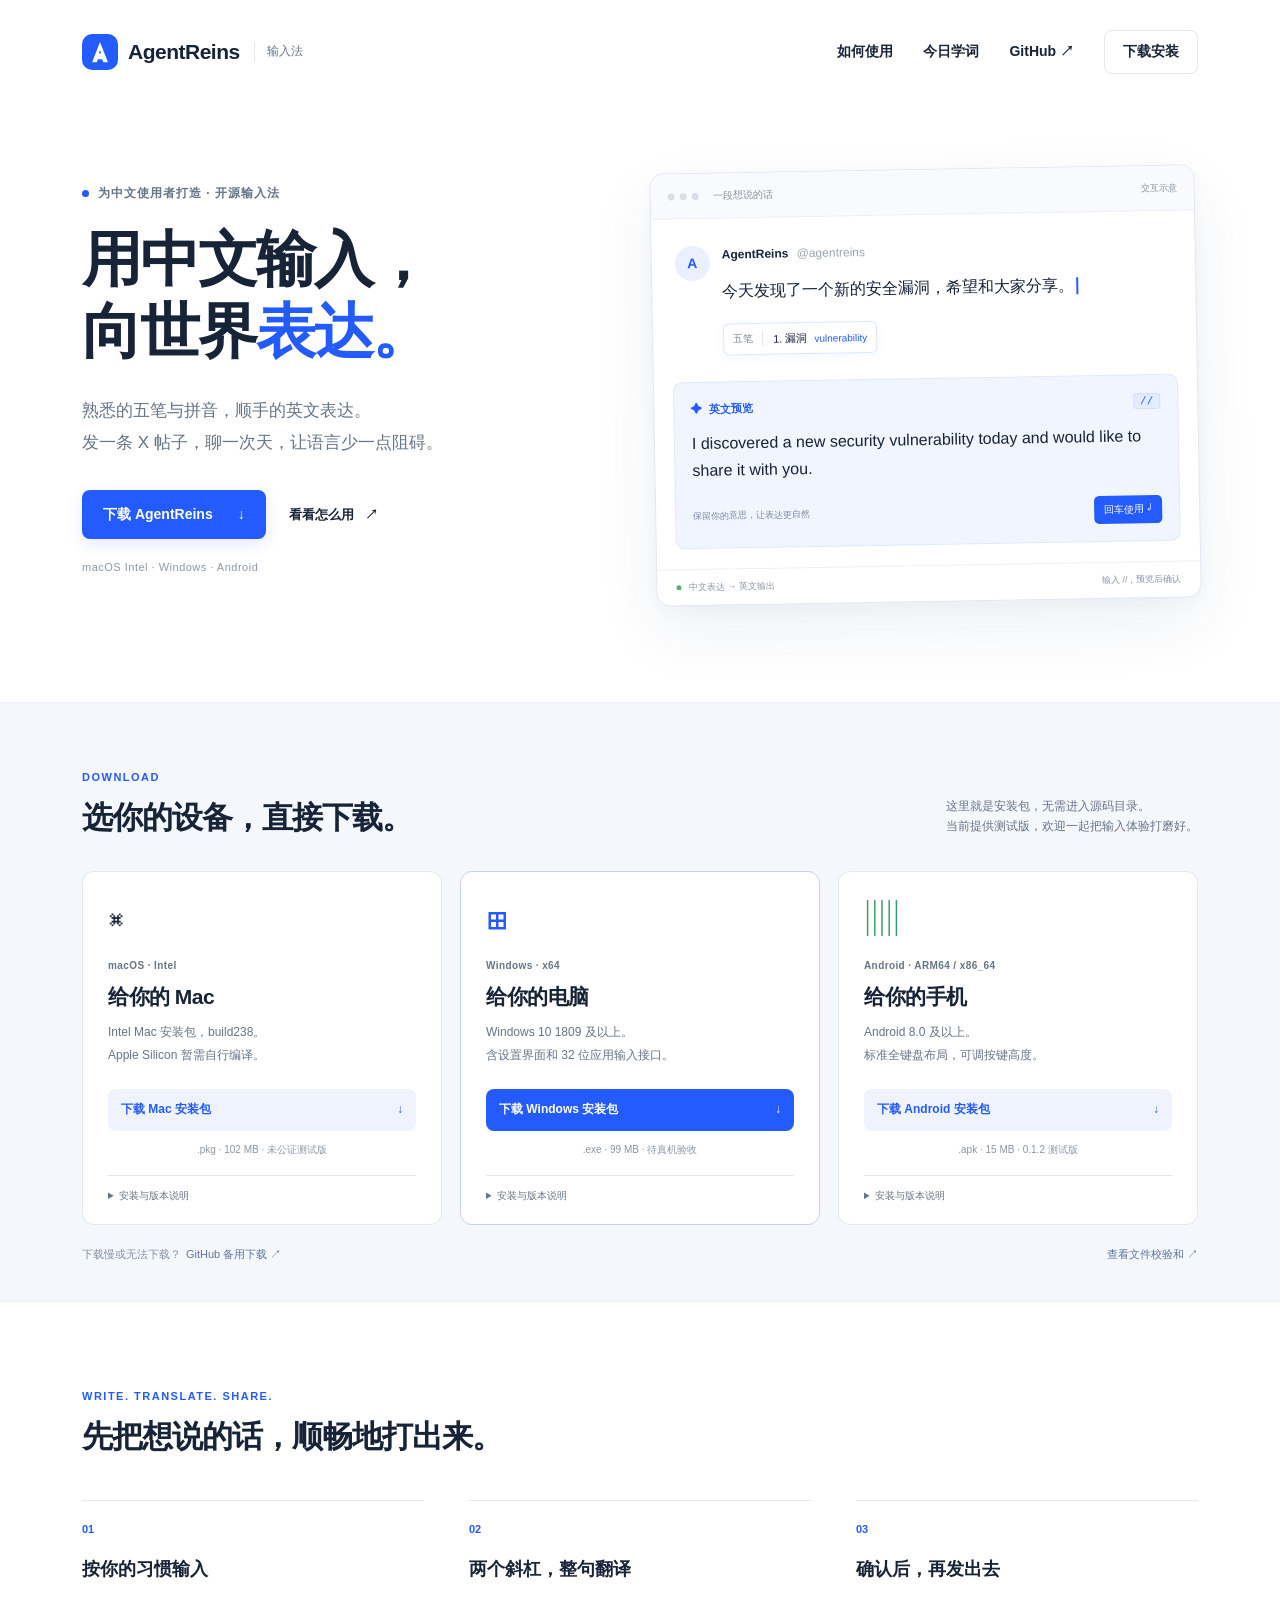
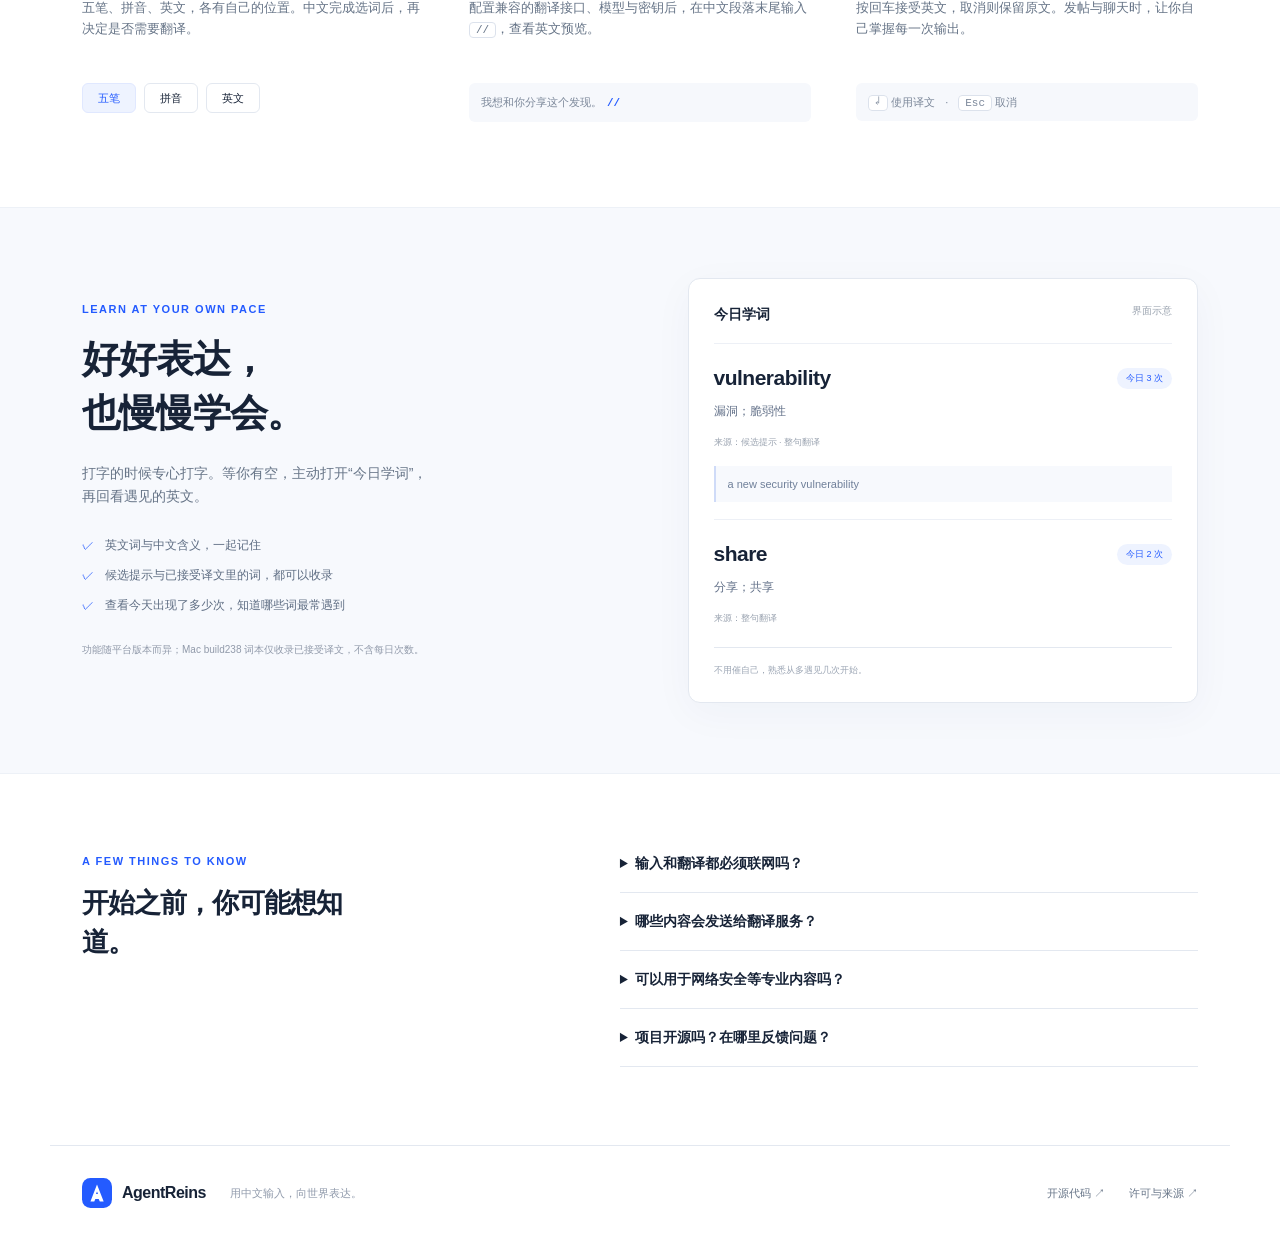
==== commit 4a3af42b: "feat: 以 AgentReins 作为产品名，并让英文段落经 // 译成中文 显示名和数据目录改为 AgentReins，crate 名与 Qingjian 署名保留。整句翻译语言可单独选择；选中" ====
--- a/website/index.html
+++ b/website/index.html
@@ -2,26 +2,26 @@
 <html lang="zh-CN">
 <head>
 <meta charset="utf-8"><meta name="viewport" content="width=device-width,initial-scale=1">
-<title>出海舰 — 用中文输入，向世界表达</title>
-<meta name="description" content="出海舰开源输入法，支持五笔、拼音和英文输入，整句中译英与今日学词。直接下载 Mac、Windows、Android 安装包。">
+<title>AgentReins — 用中文输入，向世界表达</title>
+<meta name="description" content="AgentReins 开源输入法，支持五笔、拼音和英文输入，整句中译英与今日学词。直接下载 Mac、Windows、Android 安装包。">
 <meta name="theme-color" content="#245bff"><link rel="icon" href="assets/logo.svg" type="image/svg+xml"><link rel="stylesheet" href="assets/site.css">
 </head>
 <body>
-<header class="nav wrap"><a class="brand" href="#"><img src="assets/logo.svg" alt="" width="36" height="36">出海舰<span>Chuhai IME</span></a><nav aria-label="主导航"><a href="#how">如何使用</a><a href="#learn">今日学词</a><a href="https://github.com/yardfribley-bit/chuhai-ime">GitHub ↗</a><a class="nav-download" href="#download">下载安装</a></nav></header>
+<header class="nav wrap"><a class="brand" href="#"><img src="assets/logo.svg" alt="" width="36" height="36">AgentReins<span>输入法</span></a><nav aria-label="主导航"><a href="#how">如何使用</a><a href="#learn">今日学词</a><a href="https://github.com/yardfribley-bit/chuhai-ime">GitHub ↗</a><a class="nav-download" href="#download">下载安装</a></nav></header>
 <main>
 <section class="hero wrap">
-<div class="hero-copy"><p class="eyebrow"><span></span>为中文使用者打造 · 开源输入法</p><h1>用中文输入，<br>向世界<span class="blue">表达。</span></h1><p class="intro">熟悉的五笔与拼音，顺手的英文表达。<br>发一条 X 帖子，聊一次天，让语言少一点阻碍。</p><a class="button primary" href="#download">下载出海舰 <span aria-hidden="true">↓</span></a><a class="text-link" href="#how">看看怎么用 <span aria-hidden="true">↗</span></a><p class="platforms">macOS Intel · Windows · Android</p></div>
-<div class="demo" aria-label="整句翻译交互示意"><div class="window-bar"><div class="dots"><i></i><i></i><i></i></div><span>一段想说的话</span><span class="demo-badge">交互示意</span></div><div class="editor"><div class="avatar">出</div><div class="editor-body"><div class="editor-name">出海舰 <span>@chuhai</span></div><p id="demo-text">今天发现了一个新的安全漏洞，希望和大家分享。<span class="cursor"></span></p><div class="candidate"><span class="mode">五笔</span><span>1. 漏洞 <small>vulnerability</small></span></div></div></div><div class="translation"><div class="translation-label"><span class="spark">✦</span> 英文预览 <kbd>//</kbd></div><p>I discovered a new security vulnerability today and would like to share it with you.</p><div class="translation-footer"><span>保留你的意思，让表达更自然</span><button type="button" id="demo-accept">回车使用 ↵</button></div></div><div class="demo-bottom"><span><i></i> 中文表达 → 英文输出</span><button id="demo-reset" type="button" hidden>重新演示 ↺</button><span id="demo-status" aria-live="polite">输入 //，预览后确认</span></div></div>
+<div class="hero-copy"><p class="eyebrow"><span></span>为中文使用者打造 · 开源输入法</p><h1>用中文输入，<br>向世界<span class="blue">表达。</span></h1><p class="intro">熟悉的五笔与拼音，顺手的英文表达。<br>发一条 X 帖子，聊一次天，让语言少一点阻碍。</p><a class="button primary" href="#download">下载 AgentReins <span aria-hidden="true">↓</span></a><a class="text-link" href="#how">看看怎么用 <span aria-hidden="true">↗</span></a><p class="platforms">macOS Intel · Windows · Android</p></div>
+<div class="demo" aria-label="整句翻译交互示意"><div class="window-bar"><div class="dots"><i></i><i></i><i></i></div><span>一段想说的话</span><span class="demo-badge">交互示意</span></div><div class="editor"><div class="avatar">A</div><div class="editor-body"><div class="editor-name">AgentReins <span>@agentreins</span></div><p id="demo-text">今天发现了一个新的安全漏洞，希望和大家分享。<span class="cursor"></span></p><div class="candidate"><span class="mode">五笔</span><span>1. 漏洞 <small>vulnerability</small></span></div></div></div><div class="translation"><div class="translation-label"><span class="spark">✦</span> 英文预览 <kbd>//</kbd></div><p>I discovered a new security vulnerability today and would like to share it with you.</p><div class="translation-footer"><span>保留你的意思，让表达更自然</span><button type="button" id="demo-accept">回车使用 ↵</button></div></div><div class="demo-bottom"><span><i></i> 中文表达 → 英文输出</span><button id="demo-reset" type="button" hidden>重新演示 ↺</button><span id="demo-status" aria-live="polite">输入 //，预览后确认</span></div></div>
 </section>
-<section class="download-section" id="download"><div class="wrap"><div class="section-heading"><div><p class="eyebrow">DOWNLOAD</p><h2>选你的设备，直接下载。</h2></div><p>这里就是安装包，无需进入源码目录。<br>选择对应平台，安装后即可开始输入。</p></div><div class="download-grid">
-<article class="download-card"><div class="os-icon" aria-hidden="true">⌘</div><div class="version">macOS · Intel</div><h3>给你的 Mac</h3><p>Intel Mac 安装包，0.1.5 · build241。<br>Apple Silicon 暂需自行编译。</p><a class="button download-button" href="/downloads/chuhai-ime-0.1.5-build241-macos-x86_64.pkg" download>下载 Mac 安装包 <span>↓</span></a><div class="file-meta">.pkg · 103 MB · 0.1.5</div><details><summary>安装与版本说明</summary><p>安装后前往“系统设置 → 键盘 → 文本输入 → 编辑”，添加出海舰；未出现时注销并重新登录。支持五笔、拼音与英文输入；模型配置可选择 OpenRouter、DeepSeek 官方或自定义中转，并获取模型列表。此安装包尚未公证。</p></details></article>
-<article class="download-card recommended"><div class="os-icon windows" aria-hidden="true">⊞</div><div class="version">Windows · x64</div><h3>给你的电脑</h3><p>Windows 10 1809 及以上。<br>含设置界面和 32 位应用输入接口。</p><a class="button download-button" href="/downloads/chuhai-ime-0.1.5-windows-x86_64-setup.exe" download>下载 Windows 安装包 <span>↓</span></a><div class="file-meta">.exe · 0.1.5 · x64</div><details><summary>安装与版本说明</summary><p>在 Windows 上双击 .exe 安装，完成后选择出海舰输入法，必要时注销并重新登录。支持按服务获取和搜索模型列表，粘贴密钥后连接并启用。已通过编译与自动检查，尚无商业代码签名。</p></details></article>
-<article class="download-card"><div class="os-icon android" aria-hidden="true">▥</div><div class="version">Android · ARM64 / x86_64</div><h3>给你的手机</h3><p>Android 8.0 及以上。<br>26 键大键帽布局，大空格与可调高度。</p><a class="button download-button" href="/downloads/chuhai-ime-0.1.4-android.apk" download>下载 Android 安装包 <span>↓</span></a><div class="file-meta">.apk · 15 MB · 0.1.4</div><details><summary>安装与版本说明</summary><p>安装 APK 后，到系统键盘管理中启用“出海舰”，再切换输入法。新版增大字母键帽与默认按键高度，中英切换放在左下角，空格占整行 40%；支持字母放大预览和长按退格。可覆盖旧版安装。翻译配置支持 OpenRouter、DeepSeek 官方和自定义中转，可获取并搜索模型列表；连接成功后启用。</p></details></article>
+<section class="download-section" id="download"><div class="wrap"><div class="section-heading"><div><p class="eyebrow">DOWNLOAD</p><h2>选你的设备，直接下载。</h2></div><p>这里就是安装包，无需进入源码目录。<br>当前提供测试版，欢迎一起把输入体验打磨好。</p></div><div class="download-grid">
+<article class="download-card"><div class="os-icon" aria-hidden="true">⌘</div><div class="version">macOS · Intel</div><h3>给你的 Mac</h3><p>Intel Mac 安装包，build238。<br>Apple Silicon 暂需自行编译。</p><a class="button download-button" href="/downloads/chuhai-ime-0.1.5-build238-macos-x86_64.pkg" download>下载 Mac 安装包 <span>↓</span></a><div class="file-meta">.pkg · 102 MB · 未公证测试版</div><details><summary>安装与版本说明</summary><p>安装后前往“系统设置 → 键盘 → 文本输入 → 编辑”，添加 AgentReins；未出现时注销并重新登录。此包早于当前源码，不含后续三模式循环和每日次数统计改动。</p></details></article>
+<article class="download-card recommended"><div class="os-icon windows" aria-hidden="true">⊞</div><div class="version">Windows · x64</div><h3>给你的电脑</h3><p>Windows 10 1809 及以上。<br>含设置界面和 32 位应用输入接口。</p><a class="button download-button" href="/downloads/chuhai-0.1.5-dev-597b2da-windows-x86_64-setup.exe" download>下载 Windows 安装包 <span>↓</span></a><div class="file-meta">.exe · 99 MB · 待真机验收</div><details><summary>安装与版本说明</summary><p>在 Windows 上双击 .exe 安装，完成后选择 AgentReins 输入法，必要时注销并重新登录。已通过编译与自动测试，尚待真机验收。测试包尚无商业代码签名。</p></details></article>
+<article class="download-card"><div class="os-icon android" aria-hidden="true">▥</div><div class="version">Android · ARM64 / x86_64</div><h3>给你的手机</h3><p>Android 8.0 及以上。<br>标准全键盘布局，可调按键高度。</p><a class="button download-button" href="/downloads/chuhai-ime-0.1.2-test-android.apk" download>下载 Android 安装包 <span>↓</span></a><div class="file-meta">.apk · 15 MB · 0.1.2 测试版</div><details><summary>安装与版本说明</summary><p>安装 APK 后，到系统键盘管理中启用“AgentReins”，再切换输入法。新版调整键位与触摸区域，支持字母放大预览、长按退格和按键高度设置。可覆盖旧版安装，实际手感待手机验证；翻译按需自行配置。</p></details></article>
 </div><div class="download-note"><span>下载慢或无法下载？<a href="https://github.com/yardfribley-bit/chuhai-ime/releases">GitHub 备用下载 ↗</a></span><a href="/downloads/SHA256SUMS">查看文件校验和 ↗</a></div></div></section>
 <section class="how wrap" id="how"><div class="section-heading"><div><p class="eyebrow">WRITE. TRANSLATE. SHARE.</p><h2>先把想说的话，顺畅地打出来。</h2></div></div><div class="steps"><article><div class="step-number">01</div><h3>按你的习惯输入</h3><p>五笔、拼音、英文，各有自己的位置。中文完成选词后，再决定是否需要翻译。</p><div class="mode-chips"><span>五笔</span><span>拼音</span><span>英文</span></div></article><article><div class="step-number">02</div><h3>两个斜杠，整句翻译</h3><p>配置兼容的翻译接口、模型与密钥后，在中文段落末尾输入 <kbd>//</kbd>，查看英文预览。</p><div class="step-example">我想和你分享这个发现。<strong>//</strong></div></article><article><div class="step-number">03</div><h3>确认后，再发出去</h3><p>按回车接受英文，取消则保留原文。发帖与聊天时，让你自己掌握每一次输出。</p><div class="step-example"><kbd>↵</kbd> 使用译文 <span>·</span> <kbd>Esc</kbd> 取消</div></article></div></section>
-<section class="learn-section" id="learn"><div class="wrap learn"><div class="learn-copy"><p class="eyebrow">LEARN AT YOUR OWN PACE</p><h2>好好表达，<br>也慢慢学会。</h2><p>打字的时候专心打字。等你有空，主动打开“今日学词”，再回看遇见的英文。</p><ul><li>英文词与中文含义，一起记住</li><li>候选提示与已接受译文里的词，都可以收录</li><li>查看今天出现了多少次，知道哪些词最常遇到</li></ul><p class="subtle">候选提示与已接受译文可收录到词本，具体功能以各平台设置为准。</p></div><div class="wordbook"><div class="wordbook-head"><span>今日学词</span><span class="example-label">界面示意</span></div><article><div><h3>vulnerability</h3><span class="count">今日 3 次</span></div><p>漏洞；脆弱性</p><small>来源：候选提示 · 整句翻译</small><blockquote>a new security vulnerability</blockquote></article><article><div><h3>share</h3><span class="count">今日 2 次</span></div><p>分享；共享</p><small>来源：整句翻译</small></article><div class="wordbook-foot">不用催自己，熟悉从多遇见几次开始。</div></div></div></section>
-<section class="faq wrap"><div><p class="eyebrow">A FEW THINGS TO KNOW</p><h2>开始之前，你可能想知道。</h2></div><div class="questions"><details><summary>输入和翻译都必须联网吗？</summary><p>基础中文输入使用本地词库。整句翻译需要联网，并配置兼容的接口、模型和个人 API 密钥，费用由你选择的服务商收取。安装包不包含他人的密钥。</p></details><details><summary>哪些内容会发送给翻译服务？</summary><p>主动触发整句翻译时，待译中文段落会发送到你配置的服务；启用云联想后，组句上下文也会发送。密码和私密输入框不触发云请求。今日词本保存在本机。</p></details><details><summary>可以用于网络安全等专业内容吗？</summary><p>可以使用整句翻译辅助表达；专业术语准确度取决于所配置的模型和上下文。请在发送前检查英文预览，尤其是技术名称与事实。</p></details><details><summary>项目开源吗？在哪里反馈问题？</summary><p>出海舰基于 Qingjian 修改，遵循 GPL-3.0-or-later，保留原作者和数据来源声明。<a href="https://github.com/yardfribley-bit/chuhai-ime">查看源码</a>，或在 <a href="https://github.com/yardfribley-bit/chuhai-ime/issues">GitHub Issues</a> 描述系统版本、应用和复现步骤。</p></details></div></section>
+<section class="learn-section" id="learn"><div class="wrap learn"><div class="learn-copy"><p class="eyebrow">LEARN AT YOUR OWN PACE</p><h2>好好表达，<br>也慢慢学会。</h2><p>打字的时候专心打字。等你有空，主动打开“今日学词”，再回看遇见的英文。</p><ul><li>英文词与中文含义，一起记住</li><li>候选提示与已接受译文里的词，都可以收录</li><li>查看今天出现了多少次，知道哪些词最常遇到</li></ul><p class="subtle">功能随平台版本而异；Mac build238 词本仅收录已接受译文，不含每日次数。</p></div><div class="wordbook"><div class="wordbook-head"><span>今日学词</span><span class="example-label">界面示意</span></div><article><div><h3>vulnerability</h3><span class="count">今日 3 次</span></div><p>漏洞；脆弱性</p><small>来源：候选提示 · 整句翻译</small><blockquote>a new security vulnerability</blockquote></article><article><div><h3>share</h3><span class="count">今日 2 次</span></div><p>分享；共享</p><small>来源：整句翻译</small></article><div class="wordbook-foot">不用催自己，熟悉从多遇见几次开始。</div></div></div></section>
+<section class="faq wrap"><div><p class="eyebrow">A FEW THINGS TO KNOW</p><h2>开始之前，你可能想知道。</h2></div><div class="questions"><details><summary>输入和翻译都必须联网吗？</summary><p>基础中文输入使用本地词库。整句翻译需要联网，并配置兼容的接口、模型和个人 API 密钥，费用由你选择的服务商收取。安装包不包含他人的密钥。</p></details><details><summary>哪些内容会发送给翻译服务？</summary><p>主动触发整句翻译时，待译中文段落会发送到你配置的服务；启用云联想后，组句上下文也会发送。密码和私密输入框不触发云请求。今日词本保存在本机。</p></details><details><summary>可以用于网络安全等专业内容吗？</summary><p>可以使用整句翻译辅助表达；专业术语准确度取决于所配置的模型和上下文。请在发送前检查英文预览，尤其是技术名称与事实。</p></details><details><summary>项目开源吗？在哪里反馈问题？</summary><p>AgentReins 基于 Qingjian 修改，遵循 GPL-3.0-or-later，保留原作者和数据来源声明。<a href="https://github.com/yardfribley-bit/chuhai-ime">查看源码</a>，或在 <a href="https://github.com/yardfribley-bit/chuhai-ime/issues">GitHub Issues</a> 描述系统版本、应用和复现步骤。</p></details></div></section>
 </main>
-<footer class="wrap"><a class="brand" href="#"><img src="assets/logo.svg" alt="" width="30" height="30">出海舰</a><p>用中文输入，向世界表达。</p><a href="https://github.com/yardfribley-bit/chuhai-ime">开源代码 ↗</a><a href="https://github.com/yardfribley-bit/chuhai-ime/blob/main/NOTICE.md">许可与来源 ↗</a></footer>
+<footer class="wrap"><a class="brand" href="#"><img src="assets/logo.svg" alt="" width="30" height="30">AgentReins</a><p>用中文输入，向世界表达。</p><a href="https://github.com/yardfribley-bit/chuhai-ime">开源代码 ↗</a><a href="https://github.com/yardfribley-bit/chuhai-ime/blob/main/NOTICE.md">许可与来源 ↗</a></footer>
 <script src="assets/site.js" defer></script>
 </body></html>
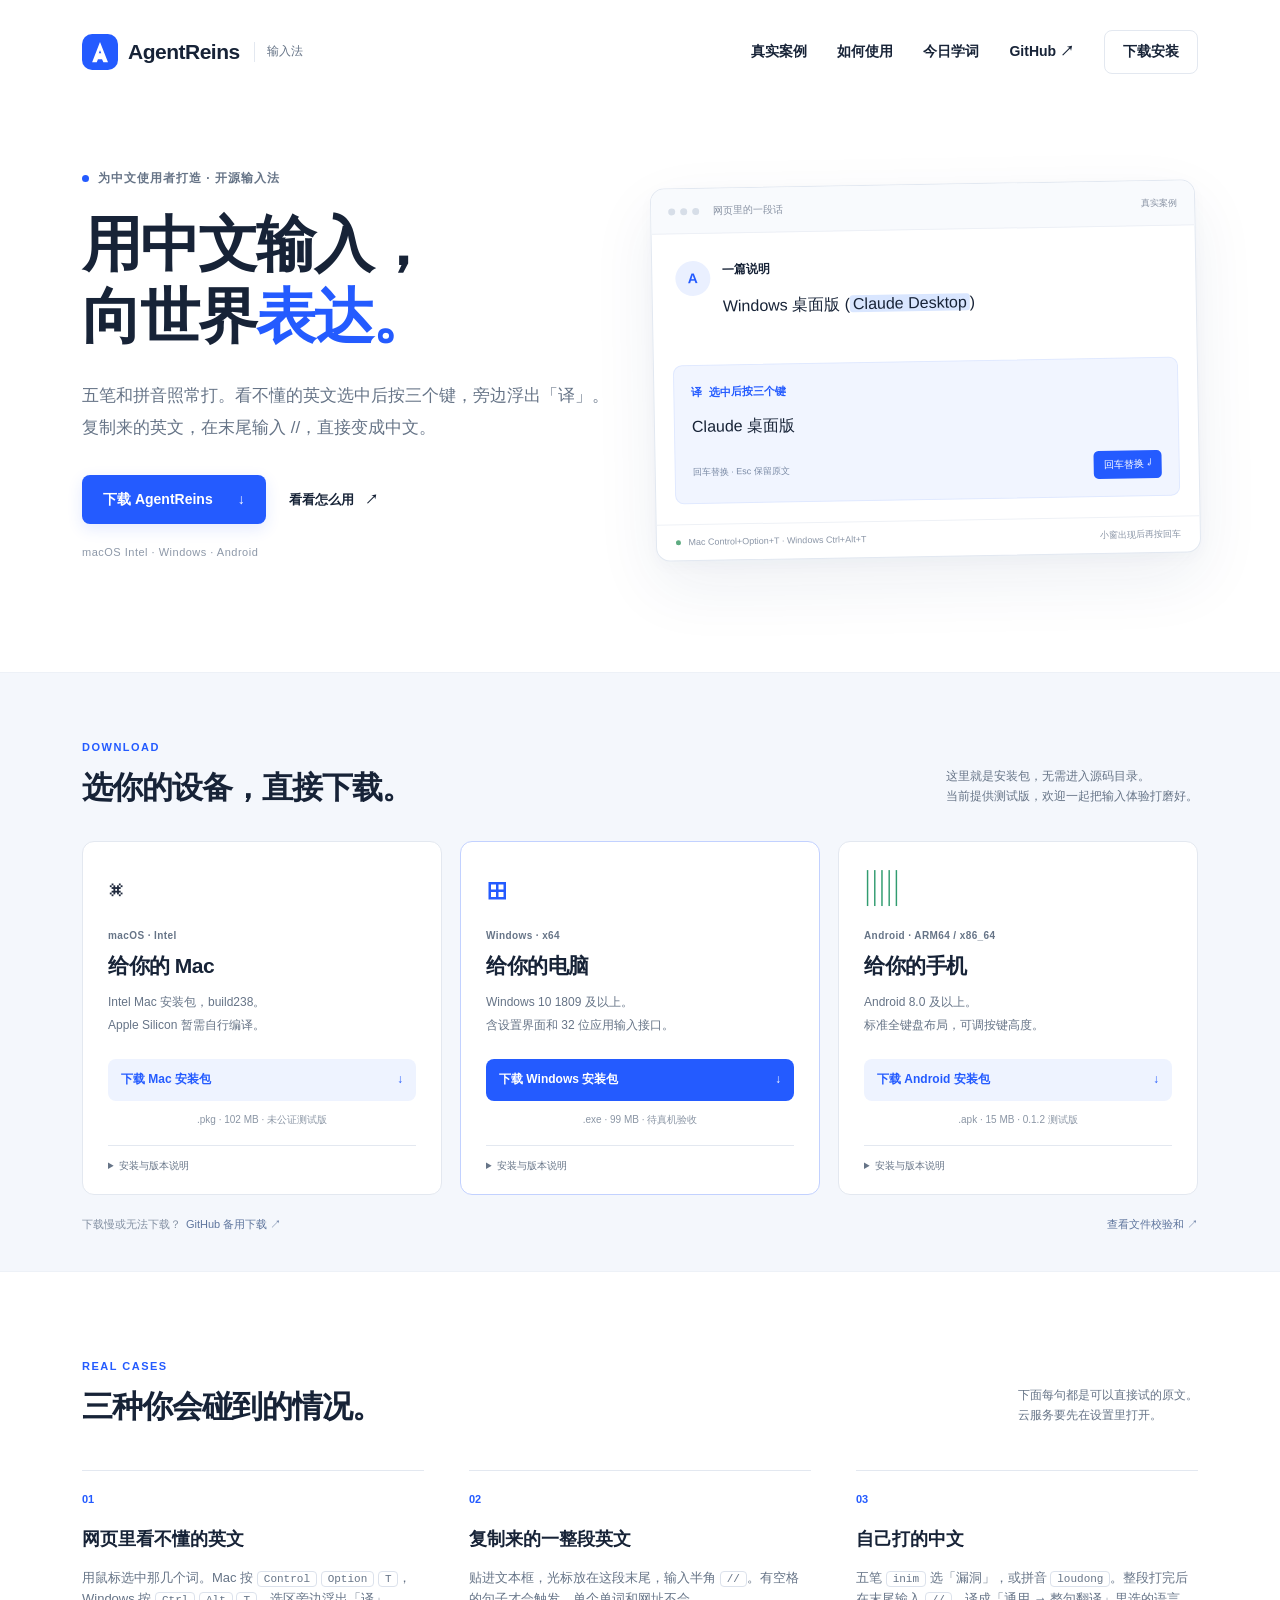
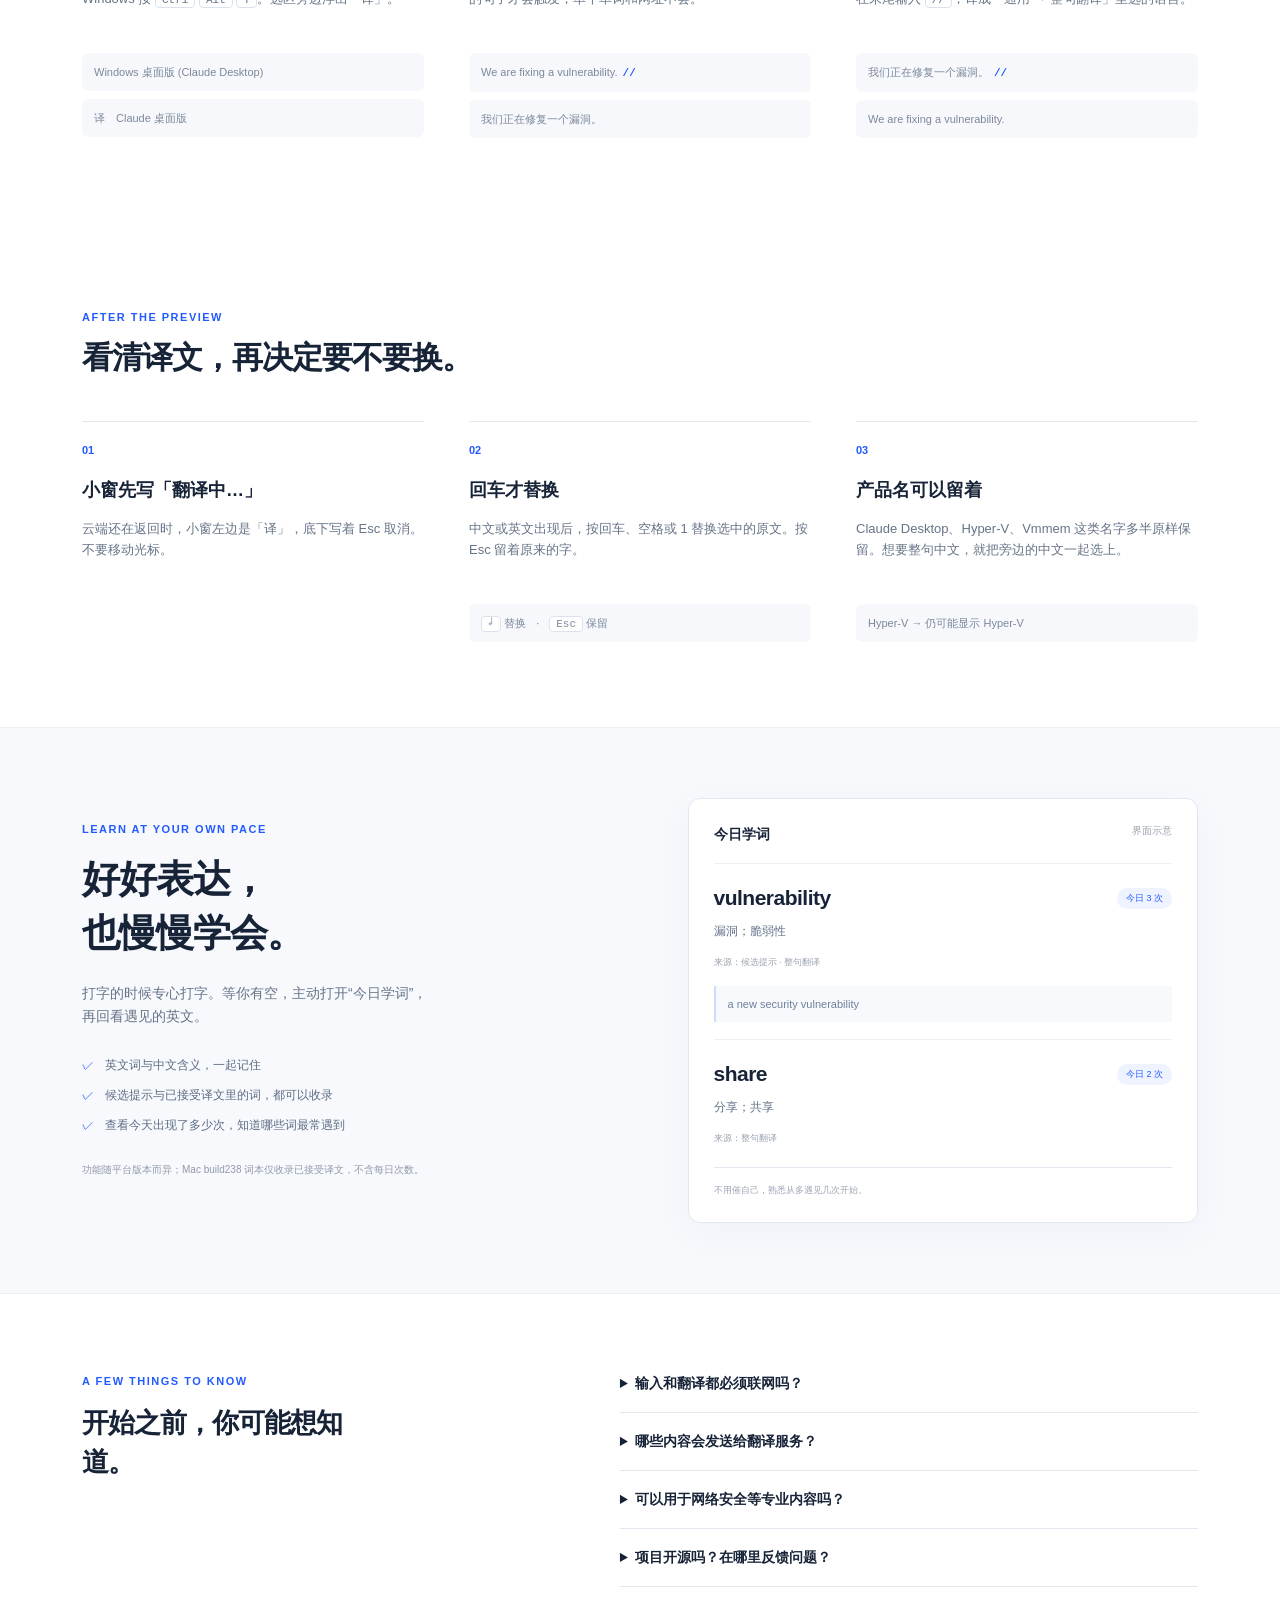
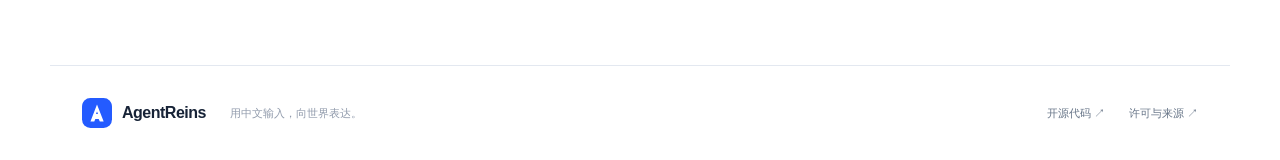
==== commit 1b837a68: "feat: 用「译」小窗展示选区翻译，安装包统一叫 AgentReins 选中后按快捷键，译文浮在选区旁边。对外安装包文件名改为 AgentReins，官网补上三段可以直接试的用法。  Co-auth" ====
--- a/website/index.html
+++ b/website/index.html
@@ -7,18 +7,18 @@
 <meta name="theme-color" content="#245bff"><link rel="icon" href="assets/logo.svg" type="image/svg+xml"><link rel="stylesheet" href="assets/site.css">
 </head>
 <body>
-<header class="nav wrap"><a class="brand" href="#"><img src="assets/logo.svg" alt="" width="36" height="36">AgentReins<span>输入法</span></a><nav aria-label="主导航"><a href="#how">如何使用</a><a href="#learn">今日学词</a><a href="https://github.com/yardfribley-bit/chuhai-ime">GitHub ↗</a><a class="nav-download" href="#download">下载安装</a></nav></header>
+<header class="nav wrap"><a class="brand" href="#"><img src="assets/logo.svg" alt="" width="36" height="36">AgentReins<span>输入法</span></a><nav aria-label="主导航"><a href="#cases">真实案例</a><a href="#how">如何使用</a><a href="#learn">今日学词</a><a href="https://github.com/yardfribley-bit/chuhai-ime">GitHub ↗</a><a class="nav-download" href="#download">下载安装</a></nav></header>
 <main>
 <section class="hero wrap">
-<div class="hero-copy"><p class="eyebrow"><span></span>为中文使用者打造 · 开源输入法</p><h1>用中文输入，<br>向世界<span class="blue">表达。</span></h1><p class="intro">熟悉的五笔与拼音，顺手的英文表达。<br>发一条 X 帖子，聊一次天，让语言少一点阻碍。</p><a class="button primary" href="#download">下载 AgentReins <span aria-hidden="true">↓</span></a><a class="text-link" href="#how">看看怎么用 <span aria-hidden="true">↗</span></a><p class="platforms">macOS Intel · Windows · Android</p></div>
-<div class="demo" aria-label="整句翻译交互示意"><div class="window-bar"><div class="dots"><i></i><i></i><i></i></div><span>一段想说的话</span><span class="demo-badge">交互示意</span></div><div class="editor"><div class="avatar">A</div><div class="editor-body"><div class="editor-name">AgentReins <span>@agentreins</span></div><p id="demo-text">今天发现了一个新的安全漏洞，希望和大家分享。<span class="cursor"></span></p><div class="candidate"><span class="mode">五笔</span><span>1. 漏洞 <small>vulnerability</small></span></div></div></div><div class="translation"><div class="translation-label"><span class="spark">✦</span> 英文预览 <kbd>//</kbd></div><p>I discovered a new security vulnerability today and would like to share it with you.</p><div class="translation-footer"><span>保留你的意思，让表达更自然</span><button type="button" id="demo-accept">回车使用 ↵</button></div></div><div class="demo-bottom"><span><i></i> 中文表达 → 英文输出</span><button id="demo-reset" type="button" hidden>重新演示 ↺</button><span id="demo-status" aria-live="polite">输入 //，预览后确认</span></div></div>
+<div class="hero-copy"><p class="eyebrow"><span></span>为中文使用者打造 · 开源输入法</p><h1>用中文输入，<br>向世界<span class="blue">表达。</span></h1><p class="intro">五笔和拼音照常打。看不懂的英文选中后按三个键，旁边浮出「译」。<br>复制来的英文，在末尾输入 //，直接变成中文。</p><a class="button primary" href="#download">下载 AgentReins <span aria-hidden="true">↓</span></a><a class="text-link" href="#how">看看怎么用 <span aria-hidden="true">↗</span></a><p class="platforms">macOS Intel · Windows · Android</p></div>
+<div class="demo" aria-label="选中英文后翻译"><div class="window-bar"><div class="dots"><i></i><i></i><i></i></div><span>网页里的一段话</span><span class="demo-badge">真实案例</span></div><div class="editor"><div class="avatar">A</div><div class="editor-body"><div class="editor-name">一篇说明</div><p id="demo-text">Windows 桌面版 (<mark>Claude Desktop</mark>)</p></div></div><div class="translation"><div class="translation-label"><span class="spark">译</span> 选中后按三个键</div><p id="demo-result">Claude 桌面版</p><div class="translation-footer"><span>回车替换 · Esc 保留原文</span><button type="button" id="demo-accept">回车替换 ↵</button></div></div><div class="demo-bottom"><span><i></i> Mac Control+Option+T · Windows Ctrl+Alt+T</span><button id="demo-reset" type="button" hidden>重新演示 ↺</button><span id="demo-status" aria-live="polite">小窗出现后再按回车</span></div></div>
 </section>
 <section class="download-section" id="download"><div class="wrap"><div class="section-heading"><div><p class="eyebrow">DOWNLOAD</p><h2>选你的设备，直接下载。</h2></div><p>这里就是安装包，无需进入源码目录。<br>当前提供测试版，欢迎一起把输入体验打磨好。</p></div><div class="download-grid">
 <article class="download-card"><div class="os-icon" aria-hidden="true">⌘</div><div class="version">macOS · Intel</div><h3>给你的 Mac</h3><p>Intel Mac 安装包，build238。<br>Apple Silicon 暂需自行编译。</p><a class="button download-button" href="/downloads/chuhai-ime-0.1.5-build238-macos-x86_64.pkg" download>下载 Mac 安装包 <span>↓</span></a><div class="file-meta">.pkg · 102 MB · 未公证测试版</div><details><summary>安装与版本说明</summary><p>安装后前往“系统设置 → 键盘 → 文本输入 → 编辑”，添加 AgentReins；未出现时注销并重新登录。此包早于当前源码，不含后续三模式循环和每日次数统计改动。</p></details></article>
 <article class="download-card recommended"><div class="os-icon windows" aria-hidden="true">⊞</div><div class="version">Windows · x64</div><h3>给你的电脑</h3><p>Windows 10 1809 及以上。<br>含设置界面和 32 位应用输入接口。</p><a class="button download-button" href="/downloads/chuhai-0.1.5-dev-597b2da-windows-x86_64-setup.exe" download>下载 Windows 安装包 <span>↓</span></a><div class="file-meta">.exe · 99 MB · 待真机验收</div><details><summary>安装与版本说明</summary><p>在 Windows 上双击 .exe 安装，完成后选择 AgentReins 输入法，必要时注销并重新登录。已通过编译与自动测试，尚待真机验收。测试包尚无商业代码签名。</p></details></article>
 <article class="download-card"><div class="os-icon android" aria-hidden="true">▥</div><div class="version">Android · ARM64 / x86_64</div><h3>给你的手机</h3><p>Android 8.0 及以上。<br>标准全键盘布局，可调按键高度。</p><a class="button download-button" href="/downloads/chuhai-ime-0.1.2-test-android.apk" download>下载 Android 安装包 <span>↓</span></a><div class="file-meta">.apk · 15 MB · 0.1.2 测试版</div><details><summary>安装与版本说明</summary><p>安装 APK 后，到系统键盘管理中启用“AgentReins”，再切换输入法。新版调整键位与触摸区域，支持字母放大预览、长按退格和按键高度设置。可覆盖旧版安装，实际手感待手机验证；翻译按需自行配置。</p></details></article>
 </div><div class="download-note"><span>下载慢或无法下载？<a href="https://github.com/yardfribley-bit/chuhai-ime/releases">GitHub 备用下载 ↗</a></span><a href="/downloads/SHA256SUMS">查看文件校验和 ↗</a></div></div></section>
-<section class="how wrap" id="how"><div class="section-heading"><div><p class="eyebrow">WRITE. TRANSLATE. SHARE.</p><h2>先把想说的话，顺畅地打出来。</h2></div></div><div class="steps"><article><div class="step-number">01</div><h3>按你的习惯输入</h3><p>五笔、拼音、英文，各有自己的位置。中文完成选词后，再决定是否需要翻译。</p><div class="mode-chips"><span>五笔</span><span>拼音</span><span>英文</span></div></article><article><div class="step-number">02</div><h3>两个斜杠，整句翻译</h3><p>配置兼容的翻译接口、模型与密钥后，在中文段落末尾输入 <kbd>//</kbd>，查看英文预览。</p><div class="step-example">我想和你分享这个发现。<strong>//</strong></div></article><article><div class="step-number">03</div><h3>确认后，再发出去</h3><p>按回车接受英文，取消则保留原文。发帖与聊天时，让你自己掌握每一次输出。</p><div class="step-example"><kbd>↵</kbd> 使用译文 <span>·</span> <kbd>Esc</kbd> 取消</div></article></div></section>
+<section class="how wrap" id="cases"><div class="section-heading"><div><p class="eyebrow">REAL CASES</p><h2>三种你会碰到的情况。</h2></div><p>下面每句都是可以直接试的原文。<br>云服务要先在设置里打开。</p></div><div class="steps"><article><div class="step-number">01</div><h3>网页里看不懂的英文</h3><p>用鼠标选中那几个词。Mac 按 <kbd>Control</kbd> <kbd>Option</kbd> <kbd>T</kbd>，Windows 按 <kbd>Ctrl</kbd> <kbd>Alt</kbd> <kbd>T</kbd>。选区旁边浮出「译」。</p><div class="step-example">Windows 桌面版 (Claude Desktop)</div><div class="step-example">译　Claude 桌面版</div></article><article><div class="step-number">02</div><h3>复制来的一整段英文</h3><p>贴进文本框，光标放在这段末尾，输入半角 <kbd>//</kbd>。有空格的句子才会触发，单个单词和网址不会。</p><div class="step-example">We are fixing a vulnerability.<strong>//</strong></div><div class="step-example">我们正在修复一个漏洞。</div></article><article><div class="step-number">03</div><h3>自己打的中文</h3><p>五笔 <kbd>inim</kbd> 选「漏洞」，或拼音 <kbd>loudong</kbd>。整段打完后在末尾输入 <kbd>//</kbd>，译成「通用 → 整句翻译」里选的语言。</p><div class="step-example">我们正在修复一个漏洞。<strong>//</strong></div><div class="step-example">We are fixing a vulnerability.</div></article></div></section><section class="how wrap" id="how"><div class="section-heading"><div><p class="eyebrow">AFTER THE PREVIEW</p><h2>看清译文，再决定要不要换。</h2></div></div><div class="steps"><article><div class="step-number">01</div><h3>小窗先写「翻译中…」</h3><p>云端还在返回时，小窗左边是「译」，底下写着 Esc 取消。不要移动光标。</p></article><article><div class="step-number">02</div><h3>回车才替换</h3><p>中文或英文出现后，按回车、空格或 1 替换选中的原文。按 Esc 留着原来的字。</p><div class="step-example"><kbd>↵</kbd> 替换 <span>·</span> <kbd>Esc</kbd> 保留</div></article><article><div class="step-number">03</div><h3>产品名可以留着</h3><p>Claude Desktop、Hyper-V、Vmmem 这类名字多半原样保留。想要整句中文，就把旁边的中文一起选上。</p><div class="step-example">Hyper-V → 仍可能显示 Hyper-V</div></article></div></section>
 <section class="learn-section" id="learn"><div class="wrap learn"><div class="learn-copy"><p class="eyebrow">LEARN AT YOUR OWN PACE</p><h2>好好表达，<br>也慢慢学会。</h2><p>打字的时候专心打字。等你有空，主动打开“今日学词”，再回看遇见的英文。</p><ul><li>英文词与中文含义，一起记住</li><li>候选提示与已接受译文里的词，都可以收录</li><li>查看今天出现了多少次，知道哪些词最常遇到</li></ul><p class="subtle">功能随平台版本而异；Mac build238 词本仅收录已接受译文，不含每日次数。</p></div><div class="wordbook"><div class="wordbook-head"><span>今日学词</span><span class="example-label">界面示意</span></div><article><div><h3>vulnerability</h3><span class="count">今日 3 次</span></div><p>漏洞；脆弱性</p><small>来源：候选提示 · 整句翻译</small><blockquote>a new security vulnerability</blockquote></article><article><div><h3>share</h3><span class="count">今日 2 次</span></div><p>分享；共享</p><small>来源：整句翻译</small></article><div class="wordbook-foot">不用催自己，熟悉从多遇见几次开始。</div></div></div></section>
 <section class="faq wrap"><div><p class="eyebrow">A FEW THINGS TO KNOW</p><h2>开始之前，你可能想知道。</h2></div><div class="questions"><details><summary>输入和翻译都必须联网吗？</summary><p>基础中文输入使用本地词库。整句翻译需要联网，并配置兼容的接口、模型和个人 API 密钥，费用由你选择的服务商收取。安装包不包含他人的密钥。</p></details><details><summary>哪些内容会发送给翻译服务？</summary><p>主动触发整句翻译时，待译中文段落会发送到你配置的服务；启用云联想后，组句上下文也会发送。密码和私密输入框不触发云请求。今日词本保存在本机。</p></details><details><summary>可以用于网络安全等专业内容吗？</summary><p>可以使用整句翻译辅助表达；专业术语准确度取决于所配置的模型和上下文。请在发送前检查英文预览，尤其是技术名称与事实。</p></details><details><summary>项目开源吗？在哪里反馈问题？</summary><p>AgentReins 基于 Qingjian 修改，遵循 GPL-3.0-or-later，保留原作者和数据来源声明。<a href="https://github.com/yardfribley-bit/chuhai-ime">查看源码</a>，或在 <a href="https://github.com/yardfribley-bit/chuhai-ime/issues">GitHub Issues</a> 描述系统版本、应用和复现步骤。</p></details></div></section>
 </main>
--- a/website/assets/site.css
+++ b/website/assets/site.css
@@ -1 +1 @@
-:root{--blue:#245bff;--ink:#172337;--muted:#667487;--line:#e3e8f0;--paper:#f4f7fc}*{box-sizing:border-box}html{scroll-behavior:smooth;scroll-padding-top:32px}body{margin:0;background:#fff;color:var(--ink);font-family:-apple-system,BlinkMacSystemFont,"Segoe UI","PingFang SC","Microsoft YaHei",sans-serif;line-height:1.65}a{color:inherit;text-decoration:none}button,a{-webkit-tap-highlight-color:transparent}a:focus-visible,button:focus-visible,summary:focus-visible{outline:3px solid #84a8ff;outline-offset:5px}button{font:inherit;cursor:pointer}.wrap{max-width:1180px;margin:auto;padding-left:32px;padding-right:32px}.nav{height:104px;display:flex;align-items:center;justify-content:space-between}.brand{display:flex;align-items:center;gap:10px;font-size:21px;font-weight:750;letter-spacing:-.5px}.brand span{font-size:12px;letter-spacing:0;font-weight:500;color:var(--muted);border-left:1px solid var(--line);padding-left:12px;margin-left:4px}.nav nav{display:flex;align-items:center;gap:30px;font-size:14px;font-weight:600}.nav nav a:hover{color:var(--blue)}.nav-download{padding:9px 18px;border:1px solid var(--line);border-radius:8px}.hero{display:grid;grid-template-columns:1fr 1.03fr;align-items:center;gap:42px;padding-top:65px;padding-bottom:100px}.eyebrow{font-size:11px;letter-spacing:1.5px;font-weight:700;color:var(--muted);margin:0 0 20px}.hero .eyebrow{font-size:12px;letter-spacing:1px;display:flex;align-items:center;gap:9px}.eyebrow>span{height:7px;width:7px;border-radius:50%;background:var(--blue)}h1{font-size:clamp(42px,4.65vw,62px);line-height:1.22;letter-spacing:-2px;margin:0 0 26px;font-weight:800}.blue{color:var(--blue)}.intro{font-size:17px;color:var(--muted);line-height:1.9;margin-bottom:30px}.button{display:inline-flex;justify-content:space-between;align-items:center;gap:25px;font-size:14px;font-weight:650;border-radius:8px;padding:13px 21px;transition:transform .15s,background .15s}.button:hover{transform:translateY(-2px)}.primary{background:var(--blue);color:#fff;box-shadow:0 5px 15px #245bff20}.primary:hover{background:#1647d9}.text-link{font-size:13px;font-weight:600;margin-left:23px}.text-link span{margin-left:8px}.platforms{font-size:11px;letter-spacing:.5px;color:#8d98a8;margin-top:19px}.demo{border:1px solid #e2e8f1;border-radius:14px;background:white;box-shadow:0 25px 65px #1c3b6e13,0 5px 15px #1c3b6e07;transform:rotate(-1deg);overflow:hidden}.window-bar{height:45px;background:#f8fafd;border-bottom:1px solid #edf0f6;display:flex;align-items:center;gap:14px;padding:0 17px;color:#8892a3;font-size:10px}.dots{display:flex;gap:5px}.dots i{width:7px;height:7px;border-radius:50%;background:#d7dee8}.demo-badge{margin-left:auto;font-size:9px}.editor{padding:27px 23px 26px;display:flex;gap:12px}.avatar{flex-shrink:0;width:35px;height:35px;border-radius:50%;background:#eaf0ff;color:var(--blue);font-weight:700;display:grid;place-items:center;font-size:14px}.editor-name{font-size:12px;font-weight:700}.editor-name span{font-weight:400;color:#9aa4b1;margin-left:5px}.editor-body>p{font-size:16px;line-height:1.8;margin:12px 0 17px}.cursor{display:inline-block;height:17px;width:2px;background:var(--blue);vertical-align:middle;margin-left:2px}.candidate{display:inline-flex;align-items:center;gap:10px;font-size:11px;padding:6px 9px;border:1px solid #dce6fc;box-shadow:0 3px 10px #245bff0b;border-radius:6px}.mode{color:#7b8798;font-size:10px;border-right:1px solid #dce6fc;padding-right:9px}.candidate small{margin-left:4px;color:var(--blue);font-size:10px}.translation{margin:0 19px 20px;padding:17px;background:#f1f5ff;border:1px solid #e0e9ff;border-radius:9px}.translation-label{color:var(--blue);font-size:11px;font-weight:700;display:flex;gap:7px;align-items:center}.translation-label kbd{margin-left:auto;background:#e3ebff;border-color:#d2dfff;color:var(--blue)}.translation>p{font-size:16px;line-height:1.7;margin:12px 0 18px}.translation-footer{display:flex;align-items:center;justify-content:space-between;gap:7px;font-size:9px;color:#7a8aa5}.translation-footer button{background:var(--blue);border:0;border-radius:5px;padding:6px 10px;color:white;font-size:10px;white-space:nowrap}.demo-bottom{padding:10px 19px;border-top:1px solid #eef1f6;display:flex;align-items:center;justify-content:space-between;gap:10px;font-size:9px;color:#8b96a7}.demo-bottom i{display:inline-block;width:5px;height:5px;background:#5eab81;border-radius:50%;margin-right:5px}.demo-bottom button{border:0;background:none;color:var(--blue);font-size:10px}.download-section{background:var(--paper);padding:65px 0 38px;border-top:1px solid #edf1f7;border-bottom:1px solid #edf1f7}.section-heading{display:flex;justify-content:space-between;align-items:flex-end;gap:30px;margin-bottom:30px}.section-heading .eyebrow{margin-bottom:10px;color:var(--blue)}h2{font-size:31px;letter-spacing:-1px;line-height:1.45;margin:0;font-weight:750}.section-heading>p{color:var(--muted);font-size:12px;margin:0 0 4px}.download-grid{display:grid;grid-template-columns:repeat(3,1fr);gap:18px}.download-card{background:#fff;border:1px solid var(--line);border-radius:12px;padding:25px 25px 19px}.recommended{border-color:#c2d1ff}.os-icon{width:43px;height:43px;font-size:29px;color:#1f293d;line-height:43px;margin-bottom:18px}.os-icon.windows{color:var(--blue);font-size:40px}.os-icon.android{color:#319c70;font-size:36px}.version{font-size:10px;font-weight:600;letter-spacing:.4px;color:var(--muted);margin-bottom:7px}.download-card h3{font-size:21px;line-height:1.4;margin:0 0 10px;letter-spacing:-.5px}.download-card>p{font-size:12px;color:var(--muted);line-height:1.9;min-height:46px;margin:0 0 22px}.download-button{width:100%;background:#eef3ff;color:var(--blue);font-size:12px;padding:11px 13px;gap:8px}.download-button:hover{background:#e2ebff}.recommended .download-button{background:var(--blue);color:white}.file-meta{font-size:10px;text-align:center;color:#8b96a5;margin:11px 0 17px}.download-card details{border-top:1px solid var(--line);padding-top:12px}.download-card summary{font-size:10px;color:var(--muted)}summary{cursor:pointer}.download-card details p{font-size:11px;color:var(--muted);line-height:1.8}.download-note{display:flex;justify-content:space-between;gap:20px;color:#8491a3;font-size:11px;margin-top:20px}.download-note a{color:#5e759d;margin-left:5px}.how{padding-top:85px;padding-bottom:85px}.steps{display:grid;grid-template-columns:repeat(3,1fr);gap:45px;margin-top:40px}.step-number{font-size:11px;color:var(--blue);font-weight:700;border-top:1px solid var(--line);padding-top:19px;margin-bottom:17px}.steps h3{font-size:18px;margin:0 0 12px}.steps p{font-size:13px;color:var(--muted);min-height:66px;margin:0 0 20px}.mode-chips{display:flex;gap:8px}.mode-chips span{font-size:11px;padding:5px 15px;border:1px solid var(--line);border-radius:6px}.mode-chips span:first-child{background:#eef3ff;border-color:#e0e8ff;color:var(--blue)}kbd{border:1px solid #dce2ec;border-radius:4px;background:#fff;padding:1px 6px;font:11px ui-monospace,monospace}.step-example{font-size:11px;color:#7c889a;border-radius:6px;padding:10px 12px;background:#f6f8fc}.step-example strong{color:var(--blue);font-family:monospace;margin-left:5px}.step-example span{margin:0 7px}.learn-section{background:#f7f9fd;border-top:1px solid #edf1f7;border-bottom:1px solid #edf1f7;padding:70px 0}.learn{display:grid;grid-template-columns:1fr 1fr;align-items:center;gap:95px}.learn-copy .eyebrow{color:var(--blue);margin-bottom:15px}.learn h2{font-size:38px;line-height:1.4}.learn-copy>p:not(.eyebrow){font-size:14px;color:var(--muted);margin:22px 0;max-width:355px}.learn-copy ul{list-style:none;padding:0;font-size:12px;color:#5e6d83;line-height:2.5}.learn-copy li:before{content:'✓';color:var(--blue);margin-right:11px}.learn-copy>p.subtle{font-size:10px;color:#919aaa}.wordbook{background:#fff;padding:24px 25px;border-radius:12px;box-shadow:0 10px 40px #233c650a;border:1px solid var(--line)}.wordbook-head{display:flex;justify-content:space-between;font-size:14px;font-weight:700;padding-bottom:17px}.example-label{font-size:10px;font-weight:400;color:#9aa3af}.wordbook article{border-top:1px solid #edf0f6;padding:17px 0}.wordbook article>div{display:flex;align-items:center;justify-content:space-between;gap:10px}.wordbook h3{font-size:21px;letter-spacing:-.5px;margin:0}.count{font-size:9px;color:var(--blue);background:#eef3ff;border-radius:20px;padding:3px 9px;white-space:nowrap}.wordbook p{font-size:12px;color:#637189;margin:6px 0}.wordbook small{font-size:9px;color:#9aa3b0}.wordbook blockquote{font-size:11px;color:#70809a;background:#f7f9fd;margin:12px 0 0;border-left:2px solid #cfdbf8;padding:9px 12px}.wordbook-foot{font-size:9px;color:#9aa4b3;border-top:1px solid var(--line);padding-top:15px}.faq{padding-top:78px;padding-bottom:78px;display:grid;grid-template-columns:.9fr 1.1fr;gap:65px}.faq .eyebrow{color:var(--blue);margin-bottom:14px}.faq h2{font-size:27px;max-width:270px}.questions details{border-bottom:1px solid var(--line);padding:17px 0}.questions details:first-child{padding-top:0}.questions summary{font-size:14px;font-weight:600}.questions p{font-size:12px;color:var(--muted);line-height:1.9}.questions a{color:var(--blue);text-decoration:underline}footer.wrap{border-top:1px solid var(--line);padding-top:27px;padding-bottom:27px;display:flex;align-items:center;gap:24px}footer .brand{font-size:16px}footer p{font-size:11px;color:#919bac;margin-right:auto}footer>a:not(.brand){font-size:11px;color:var(--muted)}[hidden]{display:none!important}@media(max-width:900px){.wrap{padding-left:24px;padding-right:24px}.brand span{display:none}.hero{gap:25px;padding-top:40px;padding-bottom:70px}h1{font-size:43px}.intro{font-size:14px}.demo{transform:none}.editor{padding:20px 15px}.editor-body>p,.translation>p{font-size:14px}.candidate{font-size:9px}.candidate small{font-size:8px}.translation-footer span{display:none}.download-card{padding:20px 17px}.download-button{font-size:11px}.steps{gap:25px}.learn{gap:45px}.faq{gap:35px}.nav nav{gap:19px}}@media(max-width:650px){.nav{height:77px}.nav nav>a:not(.nav-download){display:none}.brand{font-size:19px}.hero{grid-template-columns:1fr;padding-top:35px;padding-bottom:55px;gap:40px}.hero-copy{max-width:470px}h1{font-size:48px}.intro{font-size:15px}.hero .eyebrow{font-size:10px}.demo{max-width:500px;width:100%;margin:0 auto}.editor-body>p,.translation>p{font-size:15px}.candidate{font-size:11px}.candidate small{font-size:10px}.translation-footer span{display:block}.download-section{padding:45px 0 30px}.section-heading{display:block;margin-bottom:25px}h2{font-size:27px}.section-heading>p{margin-top:15px}.download-grid{grid-template-columns:1fr;gap:14px}.download-card{padding:23px}.os-icon{float:right;margin-bottom:0}.download-card>p{min-height:0;margin-bottom:17px}.download-button{font-size:14px}.file-meta{font-size:11px}.download-card summary{font-size:12px}.download-card details p{font-size:12px}.download-note{display:block;font-size:11px;line-height:2}.download-note>a{display:block;margin-left:0}.how{padding-top:50px;padding-bottom:50px}.steps{grid-template-columns:1fr;gap:15px;margin-top:30px}.steps p{min-height:0;margin-bottom:15px}.step-number{margin-bottom:10px}.steps article{padding-bottom:12px}.learn-section{padding:45px 0}.learn{grid-template-columns:1fr;gap:25px}.learn h2{font-size:33px}.learn-copy>p:not(.eyebrow){max-width:none}.wordbook{padding:21px}.faq{padding-top:48px;padding-bottom:48px;grid-template-columns:1fr;gap:25px}.faq h2{max-width:none}footer.wrap{flex-wrap:wrap;gap:15px}footer p{width:calc(100% - 125px);margin:0}footer>a:not(.brand){font-size:11px}.nav-download{font-size:12px;padding:7px 13px}}@media(prefers-reduced-motion:reduce){html{scroll-behavior:auto}.button{transition:none}.button:hover{transform:none}}
+:root{--blue:#245bff;--ink:#172337;--muted:#667487;--line:#e3e8f0;--paper:#f4f7fc}*{box-sizing:border-box}html{scroll-behavior:smooth;scroll-padding-top:32px}body{margin:0;background:#fff;color:var(--ink);font-family:-apple-system,BlinkMacSystemFont,"Segoe UI","PingFang SC","Microsoft YaHei",sans-serif;line-height:1.65}a{color:inherit;text-decoration:none}button,a{-webkit-tap-highlight-color:transparent}a:focus-visible,button:focus-visible,summary:focus-visible{outline:3px solid #84a8ff;outline-offset:5px}button{font:inherit;cursor:pointer}.wrap{max-width:1180px;margin:auto;padding-left:32px;padding-right:32px}.nav{height:104px;display:flex;align-items:center;justify-content:space-between}.brand{display:flex;align-items:center;gap:10px;font-size:21px;font-weight:750;letter-spacing:-.5px}.brand span{font-size:12px;letter-spacing:0;font-weight:500;color:var(--muted);border-left:1px solid var(--line);padding-left:12px;margin-left:4px}.nav nav{display:flex;align-items:center;gap:30px;font-size:14px;font-weight:600}.nav nav a:hover{color:var(--blue)}.nav-download{padding:9px 18px;border:1px solid var(--line);border-radius:8px}.hero{display:grid;grid-template-columns:1fr 1.03fr;align-items:center;gap:42px;padding-top:65px;padding-bottom:100px}.eyebrow{font-size:11px;letter-spacing:1.5px;font-weight:700;color:var(--muted);margin:0 0 20px}.hero .eyebrow{font-size:12px;letter-spacing:1px;display:flex;align-items:center;gap:9px}.eyebrow>span{height:7px;width:7px;border-radius:50%;background:var(--blue)}h1{font-size:clamp(42px,4.65vw,62px);line-height:1.22;letter-spacing:-2px;margin:0 0 26px;font-weight:800}.blue{color:var(--blue)}.intro{font-size:17px;color:var(--muted);line-height:1.9;margin-bottom:30px}.button{display:inline-flex;justify-content:space-between;align-items:center;gap:25px;font-size:14px;font-weight:650;border-radius:8px;padding:13px 21px;transition:transform .15s,background .15s}.button:hover{transform:translateY(-2px)}.primary{background:var(--blue);color:#fff;box-shadow:0 5px 15px #245bff20}.primary:hover{background:#1647d9}.text-link{font-size:13px;font-weight:600;margin-left:23px}.text-link span{margin-left:8px}.platforms{font-size:11px;letter-spacing:.5px;color:#8d98a8;margin-top:19px}.demo{border:1px solid #e2e8f1;border-radius:14px;background:white;box-shadow:0 25px 65px #1c3b6e13,0 5px 15px #1c3b6e07;transform:rotate(-1deg);overflow:hidden}.window-bar{height:45px;background:#f8fafd;border-bottom:1px solid #edf0f6;display:flex;align-items:center;gap:14px;padding:0 17px;color:#8892a3;font-size:10px}.dots{display:flex;gap:5px}.dots i{width:7px;height:7px;border-radius:50%;background:#d7dee8}.demo-badge{margin-left:auto;font-size:9px}.editor{padding:27px 23px 26px;display:flex;gap:12px}.avatar{flex-shrink:0;width:35px;height:35px;border-radius:50%;background:#eaf0ff;color:var(--blue);font-weight:700;display:grid;place-items:center;font-size:14px}.editor-name{font-size:12px;font-weight:700}.editor-name span{font-weight:400;color:#9aa4b1;margin-left:5px}.editor-body>p{font-size:16px;line-height:1.8;margin:12px 0 17px}.cursor{display:inline-block;height:17px;width:2px;background:var(--blue);vertical-align:middle;margin-left:2px}.candidate{display:inline-flex;align-items:center;gap:10px;font-size:11px;padding:6px 9px;border:1px solid #dce6fc;box-shadow:0 3px 10px #245bff0b;border-radius:6px}.mode{color:#7b8798;font-size:10px;border-right:1px solid #dce6fc;padding-right:9px}.candidate small{margin-left:4px;color:var(--blue);font-size:10px}.translation{margin:0 19px 20px;padding:17px;background:#f1f5ff;border:1px solid #e0e9ff;border-radius:9px}.translation-label{color:var(--blue);font-size:11px;font-weight:700;display:flex;gap:7px;align-items:center}.translation-label kbd{margin-left:auto;background:#e3ebff;border-color:#d2dfff;color:var(--blue)}.translation>p{font-size:16px;line-height:1.7;margin:12px 0 18px}.translation-footer{display:flex;align-items:center;justify-content:space-between;gap:7px;font-size:9px;color:#7a8aa5}.translation-footer button{background:var(--blue);border:0;border-radius:5px;padding:6px 10px;color:white;font-size:10px;white-space:nowrap}.demo-bottom{padding:10px 19px;border-top:1px solid #eef1f6;display:flex;align-items:center;justify-content:space-between;gap:10px;font-size:9px;color:#8b96a7}.demo-bottom i{display:inline-block;width:5px;height:5px;background:#5eab81;border-radius:50%;margin-right:5px}.demo-bottom button{border:0;background:none;color:var(--blue);font-size:10px}.download-section{background:var(--paper);padding:65px 0 38px;border-top:1px solid #edf1f7;border-bottom:1px solid #edf1f7}.section-heading{display:flex;justify-content:space-between;align-items:flex-end;gap:30px;margin-bottom:30px}.section-heading .eyebrow{margin-bottom:10px;color:var(--blue)}h2{font-size:31px;letter-spacing:-1px;line-height:1.45;margin:0;font-weight:750}.section-heading>p{color:var(--muted);font-size:12px;margin:0 0 4px}.download-grid{display:grid;grid-template-columns:repeat(3,1fr);gap:18px}.download-card{background:#fff;border:1px solid var(--line);border-radius:12px;padding:25px 25px 19px}.recommended{border-color:#c2d1ff}.os-icon{width:43px;height:43px;font-size:29px;color:#1f293d;line-height:43px;margin-bottom:18px}.os-icon.windows{color:var(--blue);font-size:40px}.os-icon.android{color:#319c70;font-size:36px}.version{font-size:10px;font-weight:600;letter-spacing:.4px;color:var(--muted);margin-bottom:7px}.download-card h3{font-size:21px;line-height:1.4;margin:0 0 10px;letter-spacing:-.5px}.download-card>p{font-size:12px;color:var(--muted);line-height:1.9;min-height:46px;margin:0 0 22px}.download-button{width:100%;background:#eef3ff;color:var(--blue);font-size:12px;padding:11px 13px;gap:8px}.download-button:hover{background:#e2ebff}.recommended .download-button{background:var(--blue);color:white}.file-meta{font-size:10px;text-align:center;color:#8b96a5;margin:11px 0 17px}.download-card details{border-top:1px solid var(--line);padding-top:12px}.download-card summary{font-size:10px;color:var(--muted)}summary{cursor:pointer}.download-card details p{font-size:11px;color:var(--muted);line-height:1.8}.download-note{display:flex;justify-content:space-between;gap:20px;color:#8491a3;font-size:11px;margin-top:20px}.download-note a{color:#5e759d;margin-left:5px}.how{padding-top:85px;padding-bottom:85px}.steps{display:grid;grid-template-columns:repeat(3,1fr);gap:45px;margin-top:40px}.step-number{font-size:11px;color:var(--blue);font-weight:700;border-top:1px solid var(--line);padding-top:19px;margin-bottom:17px}.steps h3{font-size:18px;margin:0 0 12px}.steps p{font-size:13px;color:var(--muted);min-height:66px;margin:0 0 20px}.mode-chips{display:flex;gap:8px}.mode-chips span{font-size:11px;padding:5px 15px;border:1px solid var(--line);border-radius:6px}.mode-chips span:first-child{background:#eef3ff;border-color:#e0e8ff;color:var(--blue)}kbd{border:1px solid #dce2ec;border-radius:4px;background:#fff;padding:1px 6px;font:11px ui-monospace,monospace}.step-example{font-size:11px;color:#7c889a;border-radius:6px;padding:10px 12px;background:#f6f8fc}.step-example strong{color:var(--blue);font-family:monospace;margin-left:5px}.step-example span{margin:0 7px}.learn-section{background:#f7f9fd;border-top:1px solid #edf1f7;border-bottom:1px solid #edf1f7;padding:70px 0}.learn{display:grid;grid-template-columns:1fr 1fr;align-items:center;gap:95px}.learn-copy .eyebrow{color:var(--blue);margin-bottom:15px}.learn h2{font-size:38px;line-height:1.4}.learn-copy>p:not(.eyebrow){font-size:14px;color:var(--muted);margin:22px 0;max-width:355px}.learn-copy ul{list-style:none;padding:0;font-size:12px;color:#5e6d83;line-height:2.5}.learn-copy li:before{content:'✓';color:var(--blue);margin-right:11px}.learn-copy>p.subtle{font-size:10px;color:#919aaa}.wordbook{background:#fff;padding:24px 25px;border-radius:12px;box-shadow:0 10px 40px #233c650a;border:1px solid var(--line)}.wordbook-head{display:flex;justify-content:space-between;font-size:14px;font-weight:700;padding-bottom:17px}.example-label{font-size:10px;font-weight:400;color:#9aa3af}.wordbook article{border-top:1px solid #edf0f6;padding:17px 0}.wordbook article>div{display:flex;align-items:center;justify-content:space-between;gap:10px}.wordbook h3{font-size:21px;letter-spacing:-.5px;margin:0}.count{font-size:9px;color:var(--blue);background:#eef3ff;border-radius:20px;padding:3px 9px;white-space:nowrap}.wordbook p{font-size:12px;color:#637189;margin:6px 0}.wordbook small{font-size:9px;color:#9aa3b0}.wordbook blockquote{font-size:11px;color:#70809a;background:#f7f9fd;margin:12px 0 0;border-left:2px solid #cfdbf8;padding:9px 12px}.wordbook-foot{font-size:9px;color:#9aa4b3;border-top:1px solid var(--line);padding-top:15px}.faq{padding-top:78px;padding-bottom:78px;display:grid;grid-template-columns:.9fr 1.1fr;gap:65px}.faq .eyebrow{color:var(--blue);margin-bottom:14px}.faq h2{font-size:27px;max-width:270px}.questions details{border-bottom:1px solid var(--line);padding:17px 0}.questions details:first-child{padding-top:0}.questions summary{font-size:14px;font-weight:600}.questions p{font-size:12px;color:var(--muted);line-height:1.9}.questions a{color:var(--blue);text-decoration:underline}footer.wrap{border-top:1px solid var(--line);padding-top:27px;padding-bottom:27px;display:flex;align-items:center;gap:24px}footer .brand{font-size:16px}footer p{font-size:11px;color:#919bac;margin-right:auto}footer>a:not(.brand){font-size:11px;color:var(--muted)}mark{background:#d9e6ff;color:inherit;padding:0 3px;border-radius:3px}.step-example+.step-example{margin-top:8px}[hidden]{display:none!important}@media(max-width:900px){.wrap{padding-left:24px;padding-right:24px}.brand span{display:none}.hero{gap:25px;padding-top:40px;padding-bottom:70px}h1{font-size:43px}.intro{font-size:14px}.demo{transform:none}.editor{padding:20px 15px}.editor-body>p,.translation>p{font-size:14px}.candidate{font-size:9px}.candidate small{font-size:8px}.translation-footer span{display:none}.download-card{padding:20px 17px}.download-button{font-size:11px}.steps{gap:25px}.learn{gap:45px}.faq{gap:35px}.nav nav{gap:19px}}@media(max-width:650px){.nav{height:77px}.nav nav>a:not(.nav-download){display:none}.brand{font-size:19px}.hero{grid-template-columns:1fr;padding-top:35px;padding-bottom:55px;gap:40px}.hero-copy{max-width:470px}h1{font-size:48px}.intro{font-size:15px}.hero .eyebrow{font-size:10px}.demo{max-width:500px;width:100%;margin:0 auto}.editor-body>p,.translation>p{font-size:15px}.candidate{font-size:11px}.candidate small{font-size:10px}.translation-footer span{display:block}.download-section{padding:45px 0 30px}.section-heading{display:block;margin-bottom:25px}h2{font-size:27px}.section-heading>p{margin-top:15px}.download-grid{grid-template-columns:1fr;gap:14px}.download-card{padding:23px}.os-icon{float:right;margin-bottom:0}.download-card>p{min-height:0;margin-bottom:17px}.download-button{font-size:14px}.file-meta{font-size:11px}.download-card summary{font-size:12px}.download-card details p{font-size:12px}.download-note{display:block;font-size:11px;line-height:2}.download-note>a{display:block;margin-left:0}.how{padding-top:50px;padding-bottom:50px}.steps{grid-template-columns:1fr;gap:15px;margin-top:30px}.steps p{min-height:0;margin-bottom:15px}.step-number{margin-bottom:10px}.steps article{padding-bottom:12px}.learn-section{padding:45px 0}.learn{grid-template-columns:1fr;gap:25px}.learn h2{font-size:33px}.learn-copy>p:not(.eyebrow){max-width:none}.wordbook{padding:21px}.faq{padding-top:48px;padding-bottom:48px;grid-template-columns:1fr;gap:25px}.faq h2{max-width:none}footer.wrap{flex-wrap:wrap;gap:15px}footer p{width:calc(100% - 125px);margin:0}footer>a:not(.brand){font-size:11px}.nav-download{font-size:12px;padding:7px 13px}}@media(prefers-reduced-motion:reduce){html{scroll-behavior:auto}.button{transition:none}.button:hover{transform:none}}
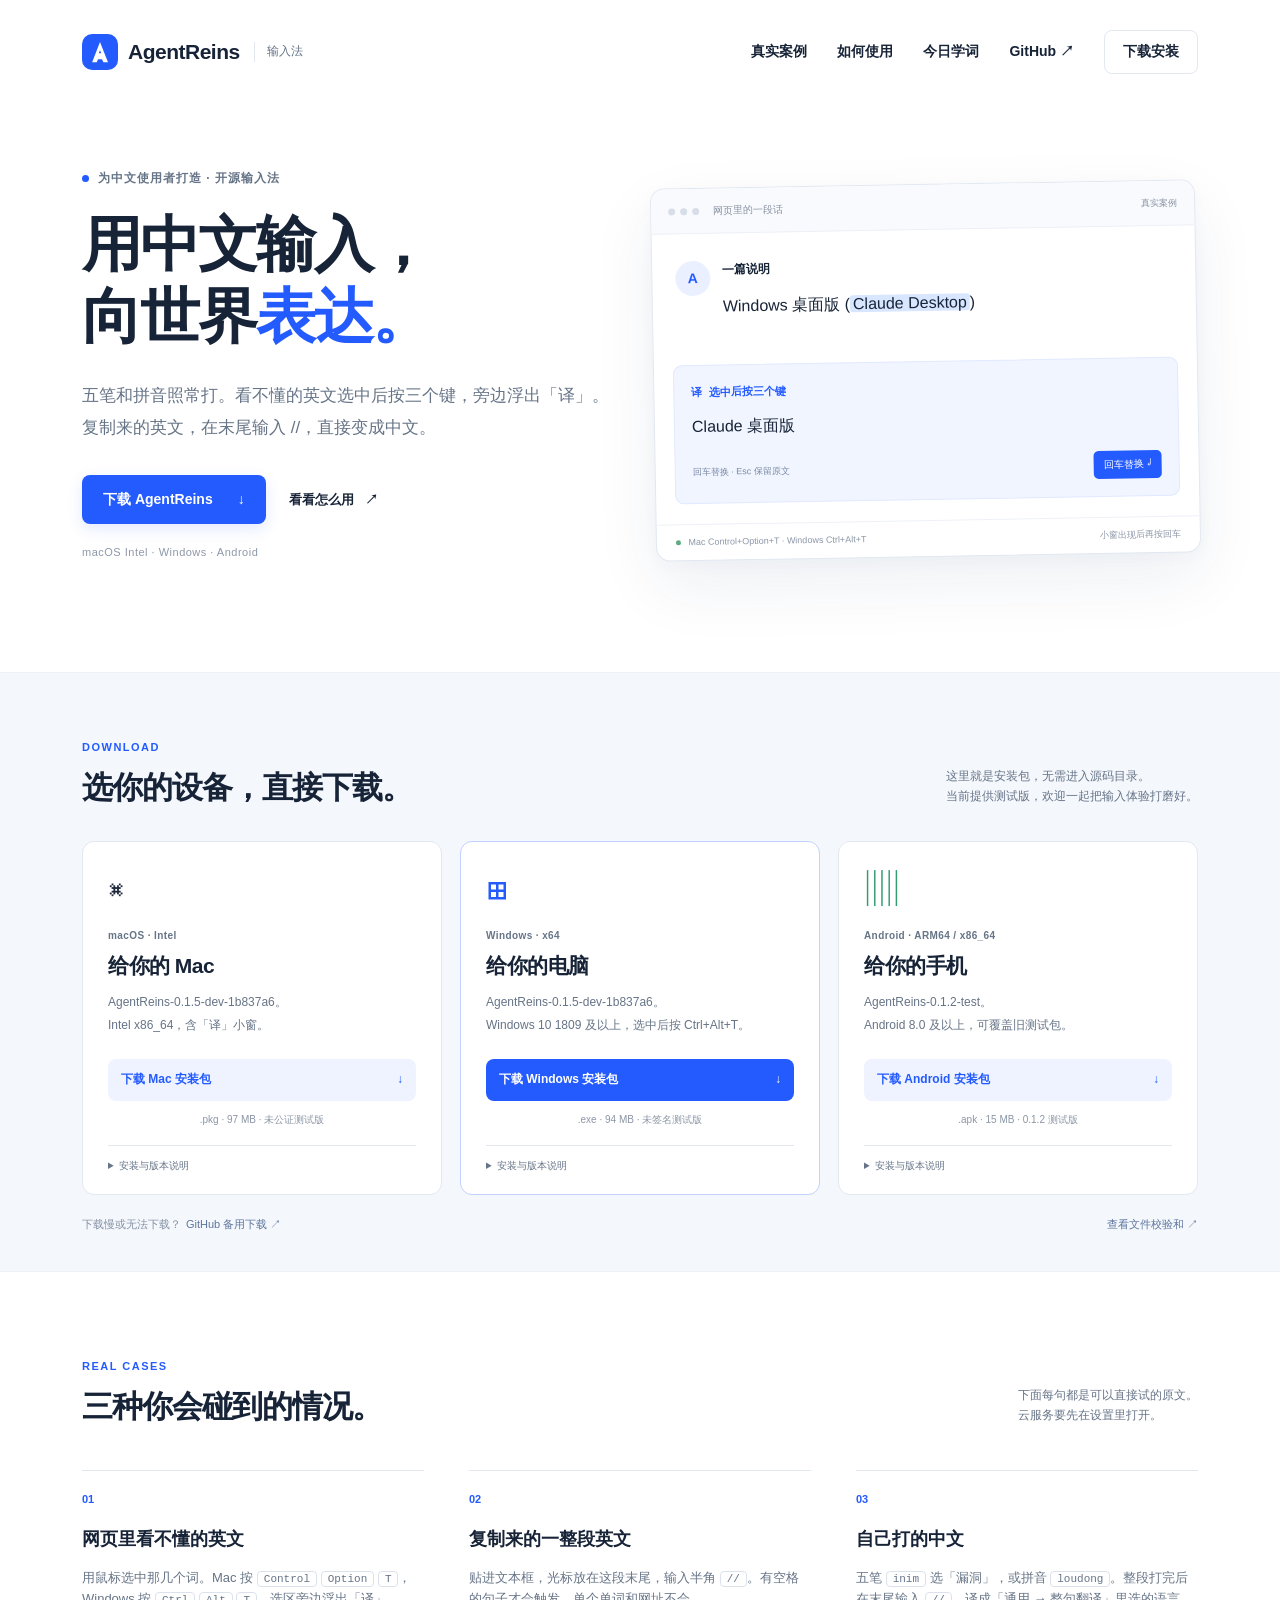
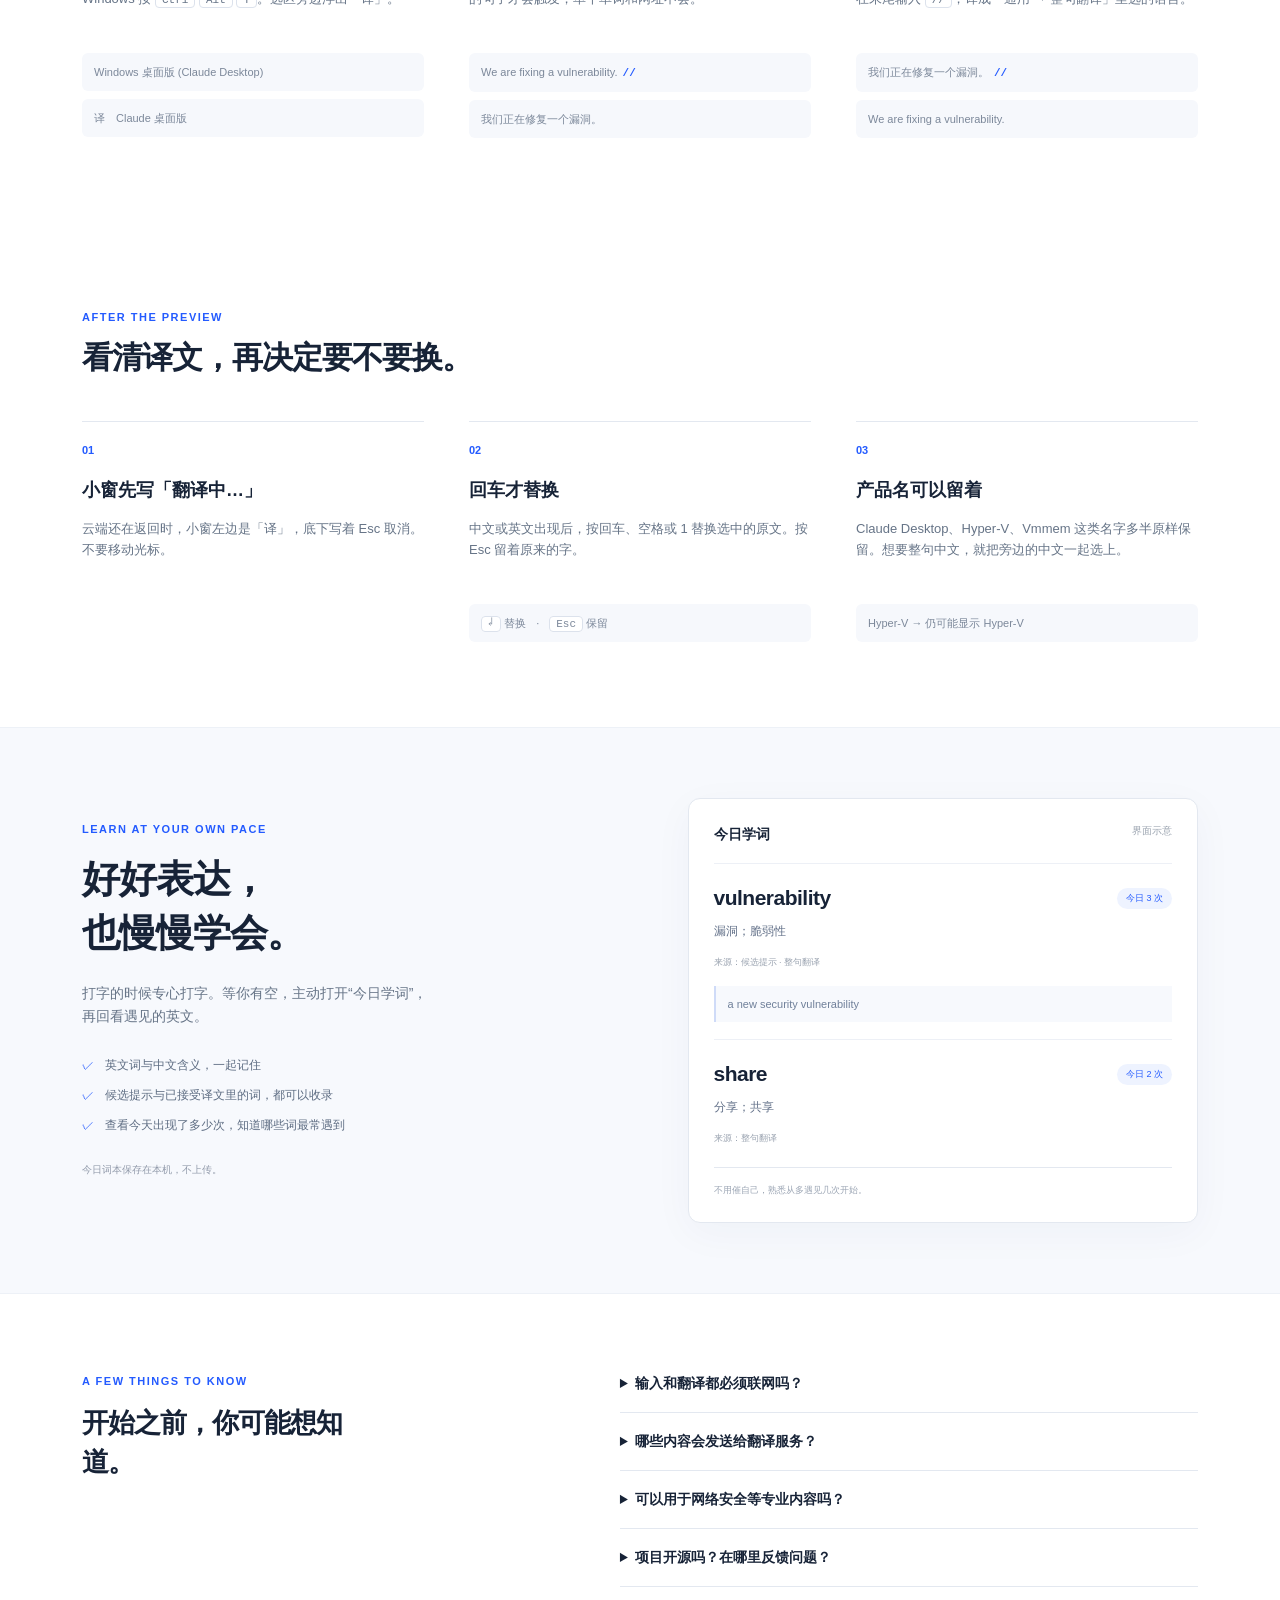
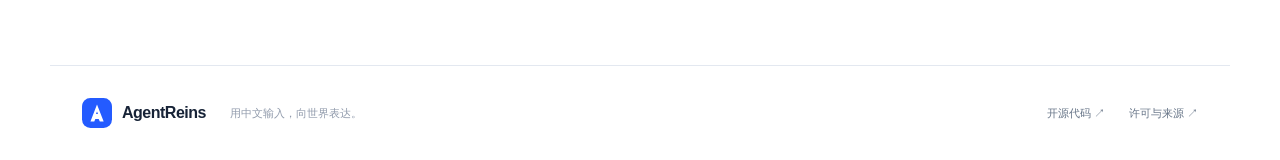
==== commit 9884cf9b: "docs(website): 下载页改用已发布的 AgentReins 安装包名 首页和发布清单仍指向旧的 chuhai 文件名，和已经发出的安装包对不上。" ====
--- a/website/index.html
+++ b/website/index.html
@@ -14,12 +14,12 @@
 <div class="demo" aria-label="选中英文后翻译"><div class="window-bar"><div class="dots"><i></i><i></i><i></i></div><span>网页里的一段话</span><span class="demo-badge">真实案例</span></div><div class="editor"><div class="avatar">A</div><div class="editor-body"><div class="editor-name">一篇说明</div><p id="demo-text">Windows 桌面版 (<mark>Claude Desktop</mark>)</p></div></div><div class="translation"><div class="translation-label"><span class="spark">译</span> 选中后按三个键</div><p id="demo-result">Claude 桌面版</p><div class="translation-footer"><span>回车替换 · Esc 保留原文</span><button type="button" id="demo-accept">回车替换 ↵</button></div></div><div class="demo-bottom"><span><i></i> Mac Control+Option+T · Windows Ctrl+Alt+T</span><button id="demo-reset" type="button" hidden>重新演示 ↺</button><span id="demo-status" aria-live="polite">小窗出现后再按回车</span></div></div>
 </section>
 <section class="download-section" id="download"><div class="wrap"><div class="section-heading"><div><p class="eyebrow">DOWNLOAD</p><h2>选你的设备，直接下载。</h2></div><p>这里就是安装包，无需进入源码目录。<br>当前提供测试版，欢迎一起把输入体验打磨好。</p></div><div class="download-grid">
-<article class="download-card"><div class="os-icon" aria-hidden="true">⌘</div><div class="version">macOS · Intel</div><h3>给你的 Mac</h3><p>Intel Mac 安装包，build238。<br>Apple Silicon 暂需自行编译。</p><a class="button download-button" href="/downloads/chuhai-ime-0.1.5-build238-macos-x86_64.pkg" download>下载 Mac 安装包 <span>↓</span></a><div class="file-meta">.pkg · 102 MB · 未公证测试版</div><details><summary>安装与版本说明</summary><p>安装后前往“系统设置 → 键盘 → 文本输入 → 编辑”，添加 AgentReins；未出现时注销并重新登录。此包早于当前源码，不含后续三模式循环和每日次数统计改动。</p></details></article>
-<article class="download-card recommended"><div class="os-icon windows" aria-hidden="true">⊞</div><div class="version">Windows · x64</div><h3>给你的电脑</h3><p>Windows 10 1809 及以上。<br>含设置界面和 32 位应用输入接口。</p><a class="button download-button" href="/downloads/chuhai-0.1.5-dev-597b2da-windows-x86_64-setup.exe" download>下载 Windows 安装包 <span>↓</span></a><div class="file-meta">.exe · 99 MB · 待真机验收</div><details><summary>安装与版本说明</summary><p>在 Windows 上双击 .exe 安装，完成后选择 AgentReins 输入法，必要时注销并重新登录。已通过编译与自动测试，尚待真机验收。测试包尚无商业代码签名。</p></details></article>
-<article class="download-card"><div class="os-icon android" aria-hidden="true">▥</div><div class="version">Android · ARM64 / x86_64</div><h3>给你的手机</h3><p>Android 8.0 及以上。<br>标准全键盘布局，可调按键高度。</p><a class="button download-button" href="/downloads/chuhai-ime-0.1.2-test-android.apk" download>下载 Android 安装包 <span>↓</span></a><div class="file-meta">.apk · 15 MB · 0.1.2 测试版</div><details><summary>安装与版本说明</summary><p>安装 APK 后，到系统键盘管理中启用“AgentReins”，再切换输入法。新版调整键位与触摸区域，支持字母放大预览、长按退格和按键高度设置。可覆盖旧版安装，实际手感待手机验证；翻译按需自行配置。</p></details></article>
+<article class="download-card"><div class="os-icon" aria-hidden="true">⌘</div><div class="version">macOS · Intel</div><h3>给你的 Mac</h3><p>AgentReins-0.1.5-dev-1b837a6。<br>Intel x86_64，含「译」小窗。</p><a class="button download-button" href="/downloads/AgentReins-0.1.5-dev-1b837a6-macos-x86_64.pkg" download>下载 Mac 安装包 <span>↓</span></a><div class="file-meta">.pkg · 97 MB · 未公证测试版</div><details><summary>安装与版本说明</summary><p>安装后前往“系统设置 → 键盘 → 文本输入 → 编辑”，添加 AgentReins；未出现时注销并重新登录。首次打开若被拦截，在“隐私与安全性”里点“仍要打开”。选中英文后按 Control+Option+T。Apple Silicon 暂需自行编译。</p></details></article>
+<article class="download-card recommended"><div class="os-icon windows" aria-hidden="true">⊞</div><div class="version">Windows · x64</div><h3>给你的电脑</h3><p>AgentReins-0.1.5-dev-1b837a6。<br>Windows 10 1809 及以上，选中后按 Ctrl+Alt+T。</p><a class="button download-button" href="/downloads/AgentReins-0.1.5-dev-1b837a6-windows-x86_64-setup.exe" download>下载 Windows 安装包 <span>↓</span></a><div class="file-meta">.exe · 94 MB · 未签名测试版</div><details><summary>安装与版本说明</summary><p>在 Windows 上双击 .exe 安装，完成后选择 AgentReins 输入法，必要时注销并重新登录。已在 GitHub Actions 上编译并通过自动测试，尚待真机验收。测试包没有商业代码签名，系统可能提示未知发布者。</p></details></article>
+<article class="download-card"><div class="os-icon android" aria-hidden="true">▥</div><div class="version">Android · ARM64 / x86_64</div><h3>给你的手机</h3><p>AgentReins-0.1.2-test。<br>Android 8.0 及以上，可覆盖旧测试包。</p><a class="button download-button" href="/downloads/AgentReins-0.1.2-test.apk" download>下载 Android 安装包 <span>↓</span></a><div class="file-meta">.apk · 15 MB · 0.1.2 测试版</div><details><summary>安装与版本说明</summary><p>安装 APK 后，到系统键盘管理中启用“AgentReins”，再切换输入法。贴进有空格的英文，在末尾输入 // 译成中文。可覆盖此前用同一测试签名安装的版本。</p></details></article>
 </div><div class="download-note"><span>下载慢或无法下载？<a href="https://github.com/yardfribley-bit/chuhai-ime/releases">GitHub 备用下载 ↗</a></span><a href="/downloads/SHA256SUMS">查看文件校验和 ↗</a></div></div></section>
 <section class="how wrap" id="cases"><div class="section-heading"><div><p class="eyebrow">REAL CASES</p><h2>三种你会碰到的情况。</h2></div><p>下面每句都是可以直接试的原文。<br>云服务要先在设置里打开。</p></div><div class="steps"><article><div class="step-number">01</div><h3>网页里看不懂的英文</h3><p>用鼠标选中那几个词。Mac 按 <kbd>Control</kbd> <kbd>Option</kbd> <kbd>T</kbd>，Windows 按 <kbd>Ctrl</kbd> <kbd>Alt</kbd> <kbd>T</kbd>。选区旁边浮出「译」。</p><div class="step-example">Windows 桌面版 (Claude Desktop)</div><div class="step-example">译　Claude 桌面版</div></article><article><div class="step-number">02</div><h3>复制来的一整段英文</h3><p>贴进文本框，光标放在这段末尾，输入半角 <kbd>//</kbd>。有空格的句子才会触发，单个单词和网址不会。</p><div class="step-example">We are fixing a vulnerability.<strong>//</strong></div><div class="step-example">我们正在修复一个漏洞。</div></article><article><div class="step-number">03</div><h3>自己打的中文</h3><p>五笔 <kbd>inim</kbd> 选「漏洞」，或拼音 <kbd>loudong</kbd>。整段打完后在末尾输入 <kbd>//</kbd>，译成「通用 → 整句翻译」里选的语言。</p><div class="step-example">我们正在修复一个漏洞。<strong>//</strong></div><div class="step-example">We are fixing a vulnerability.</div></article></div></section><section class="how wrap" id="how"><div class="section-heading"><div><p class="eyebrow">AFTER THE PREVIEW</p><h2>看清译文，再决定要不要换。</h2></div></div><div class="steps"><article><div class="step-number">01</div><h3>小窗先写「翻译中…」</h3><p>云端还在返回时，小窗左边是「译」，底下写着 Esc 取消。不要移动光标。</p></article><article><div class="step-number">02</div><h3>回车才替换</h3><p>中文或英文出现后，按回车、空格或 1 替换选中的原文。按 Esc 留着原来的字。</p><div class="step-example"><kbd>↵</kbd> 替换 <span>·</span> <kbd>Esc</kbd> 保留</div></article><article><div class="step-number">03</div><h3>产品名可以留着</h3><p>Claude Desktop、Hyper-V、Vmmem 这类名字多半原样保留。想要整句中文，就把旁边的中文一起选上。</p><div class="step-example">Hyper-V → 仍可能显示 Hyper-V</div></article></div></section>
-<section class="learn-section" id="learn"><div class="wrap learn"><div class="learn-copy"><p class="eyebrow">LEARN AT YOUR OWN PACE</p><h2>好好表达，<br>也慢慢学会。</h2><p>打字的时候专心打字。等你有空，主动打开“今日学词”，再回看遇见的英文。</p><ul><li>英文词与中文含义，一起记住</li><li>候选提示与已接受译文里的词，都可以收录</li><li>查看今天出现了多少次，知道哪些词最常遇到</li></ul><p class="subtle">功能随平台版本而异；Mac build238 词本仅收录已接受译文，不含每日次数。</p></div><div class="wordbook"><div class="wordbook-head"><span>今日学词</span><span class="example-label">界面示意</span></div><article><div><h3>vulnerability</h3><span class="count">今日 3 次</span></div><p>漏洞；脆弱性</p><small>来源：候选提示 · 整句翻译</small><blockquote>a new security vulnerability</blockquote></article><article><div><h3>share</h3><span class="count">今日 2 次</span></div><p>分享；共享</p><small>来源：整句翻译</small></article><div class="wordbook-foot">不用催自己，熟悉从多遇见几次开始。</div></div></div></section>
+<section class="learn-section" id="learn"><div class="wrap learn"><div class="learn-copy"><p class="eyebrow">LEARN AT YOUR OWN PACE</p><h2>好好表达，<br>也慢慢学会。</h2><p>打字的时候专心打字。等你有空，主动打开“今日学词”，再回看遇见的英文。</p><ul><li>英文词与中文含义，一起记住</li><li>候选提示与已接受译文里的词，都可以收录</li><li>查看今天出现了多少次，知道哪些词最常遇到</li></ul><p class="subtle">今日词本保存在本机，不上传。</p></div><div class="wordbook"><div class="wordbook-head"><span>今日学词</span><span class="example-label">界面示意</span></div><article><div><h3>vulnerability</h3><span class="count">今日 3 次</span></div><p>漏洞；脆弱性</p><small>来源：候选提示 · 整句翻译</small><blockquote>a new security vulnerability</blockquote></article><article><div><h3>share</h3><span class="count">今日 2 次</span></div><p>分享；共享</p><small>来源：整句翻译</small></article><div class="wordbook-foot">不用催自己，熟悉从多遇见几次开始。</div></div></div></section>
 <section class="faq wrap"><div><p class="eyebrow">A FEW THINGS TO KNOW</p><h2>开始之前，你可能想知道。</h2></div><div class="questions"><details><summary>输入和翻译都必须联网吗？</summary><p>基础中文输入使用本地词库。整句翻译需要联网，并配置兼容的接口、模型和个人 API 密钥，费用由你选择的服务商收取。安装包不包含他人的密钥。</p></details><details><summary>哪些内容会发送给翻译服务？</summary><p>主动触发整句翻译时，待译中文段落会发送到你配置的服务；启用云联想后，组句上下文也会发送。密码和私密输入框不触发云请求。今日词本保存在本机。</p></details><details><summary>可以用于网络安全等专业内容吗？</summary><p>可以使用整句翻译辅助表达；专业术语准确度取决于所配置的模型和上下文。请在发送前检查英文预览，尤其是技术名称与事实。</p></details><details><summary>项目开源吗？在哪里反馈问题？</summary><p>AgentReins 基于 Qingjian 修改，遵循 GPL-3.0-or-later，保留原作者和数据来源声明。<a href="https://github.com/yardfribley-bit/chuhai-ime">查看源码</a>，或在 <a href="https://github.com/yardfribley-bit/chuhai-ime/issues">GitHub Issues</a> 描述系统版本、应用和复现步骤。</p></details></div></section>
 </main>
 <footer class="wrap"><a class="brand" href="#"><img src="assets/logo.svg" alt="" width="30" height="30">AgentReins</a><p>用中文输入，向世界表达。</p><a href="https://github.com/yardfribley-bit/chuhai-ime">开源代码 ↗</a><a href="https://github.com/yardfribley-bit/chuhai-ime/blob/main/NOTICE.md">许可与来源 ↗</a></footer>
